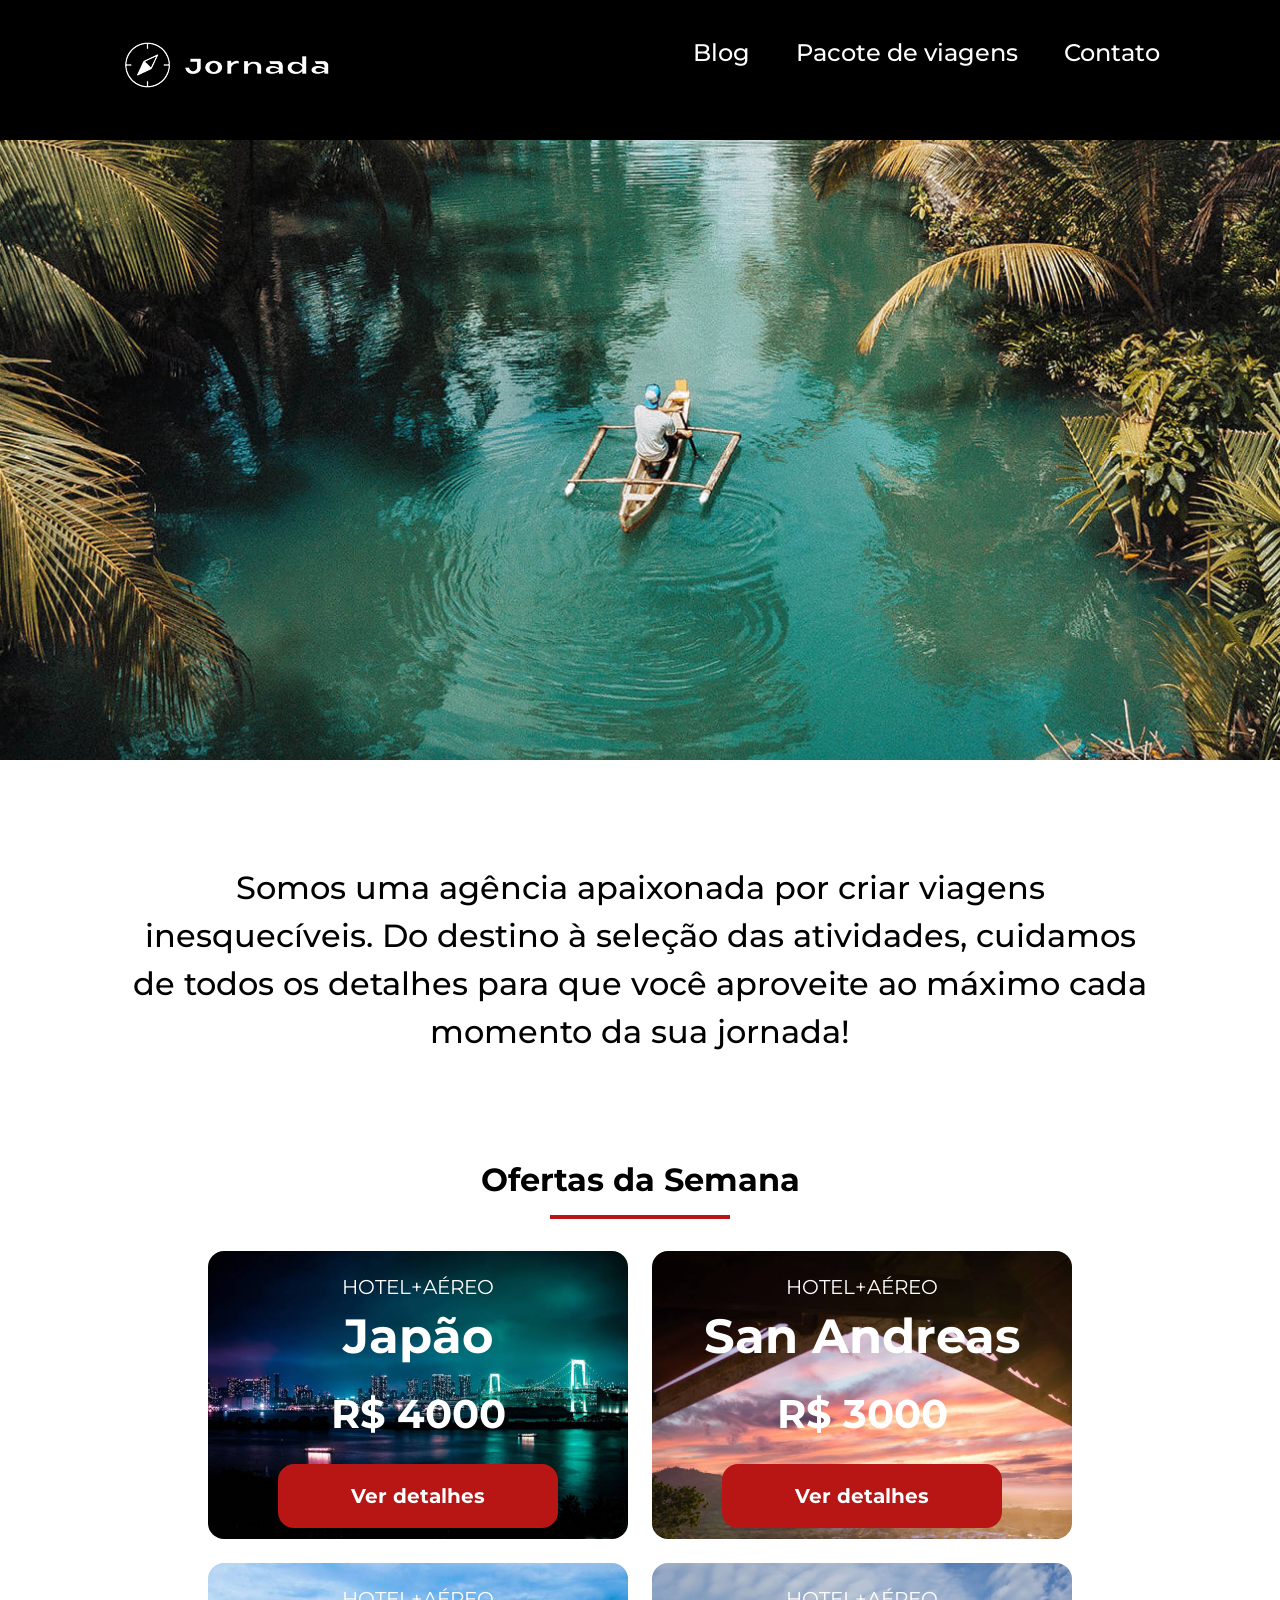
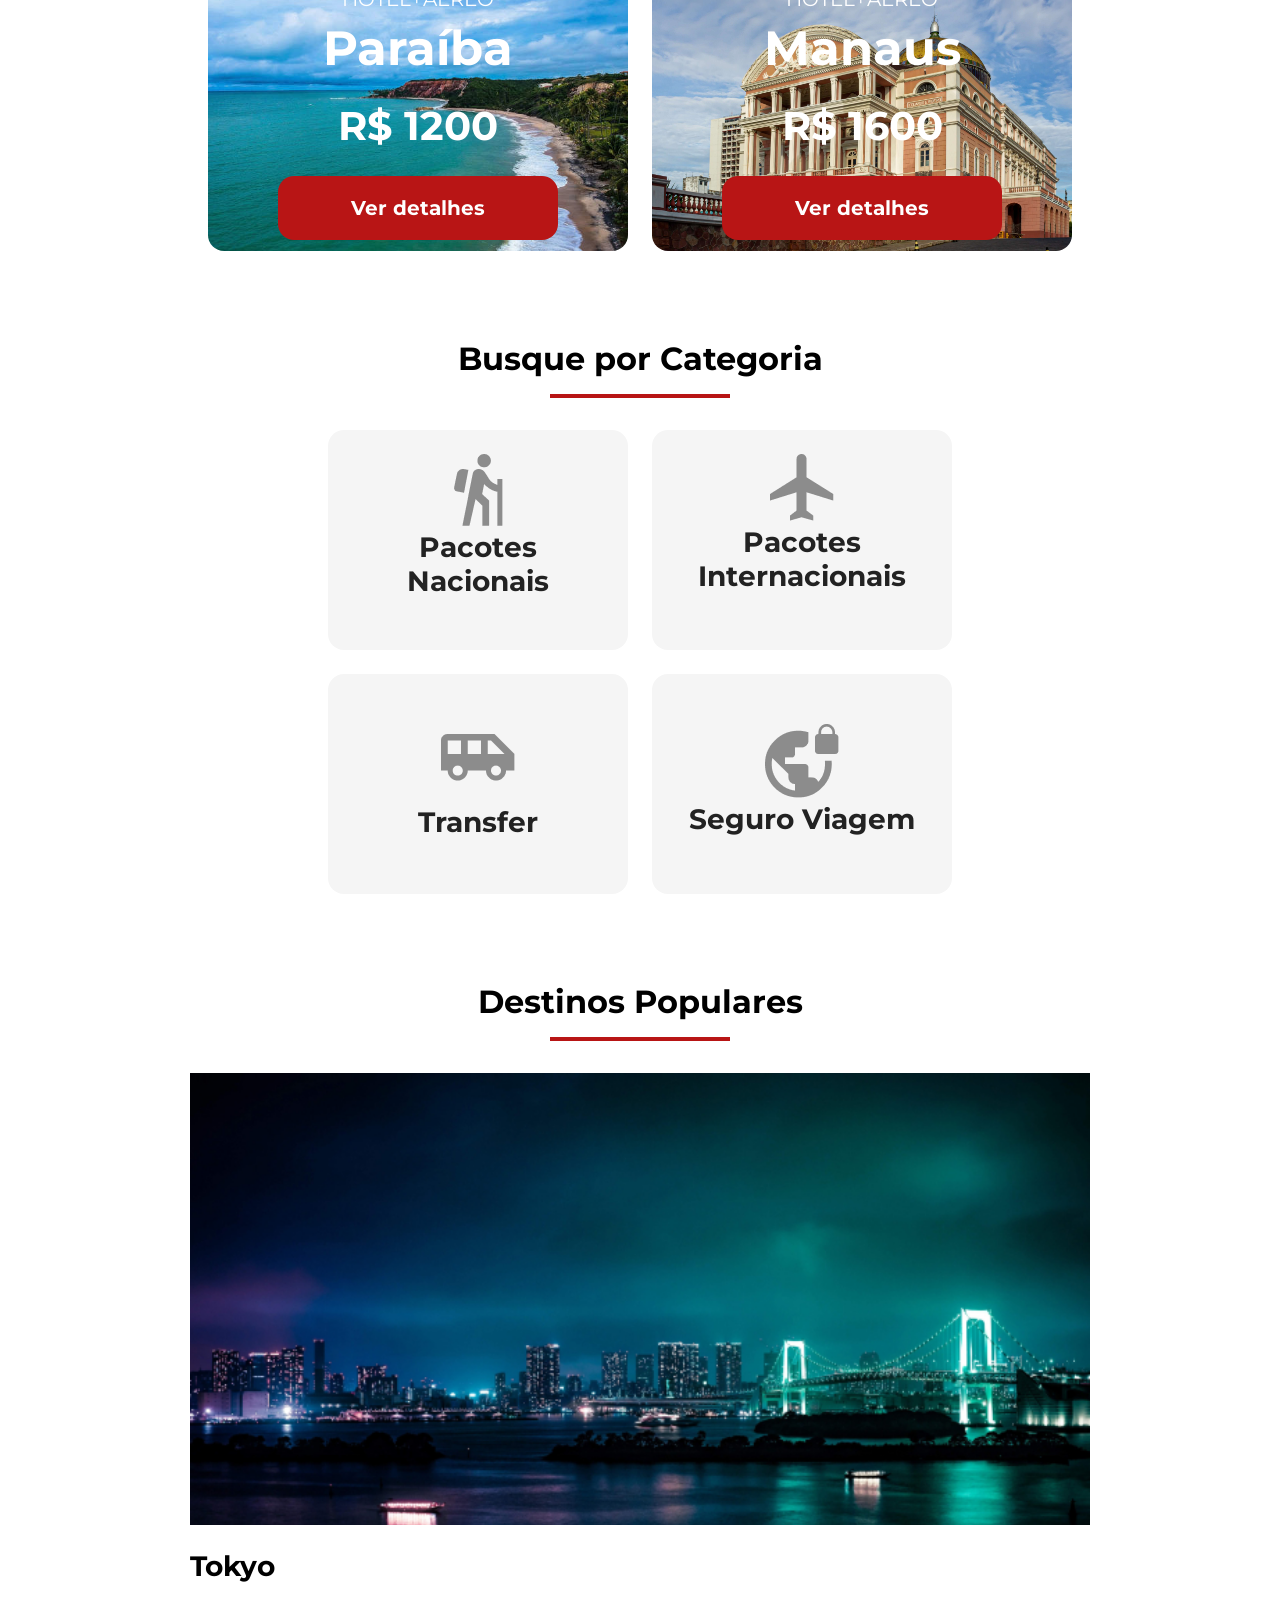
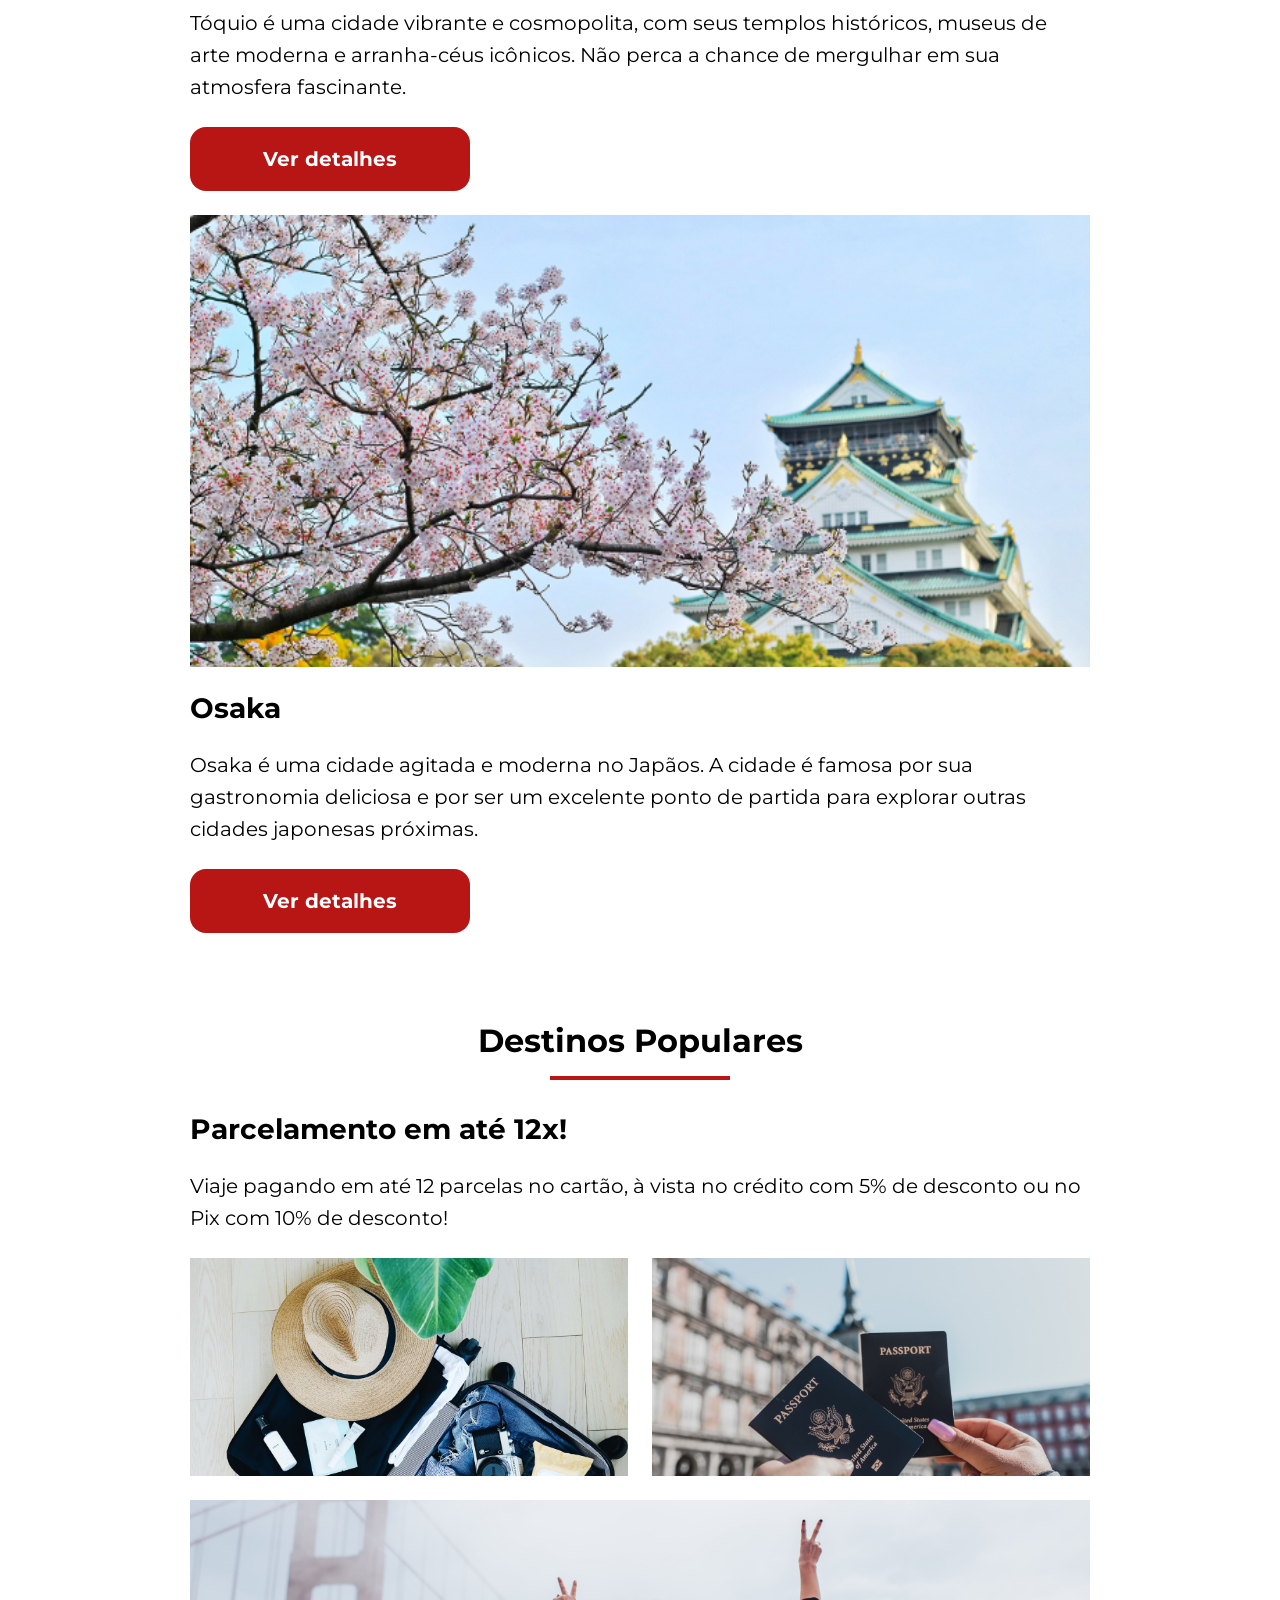
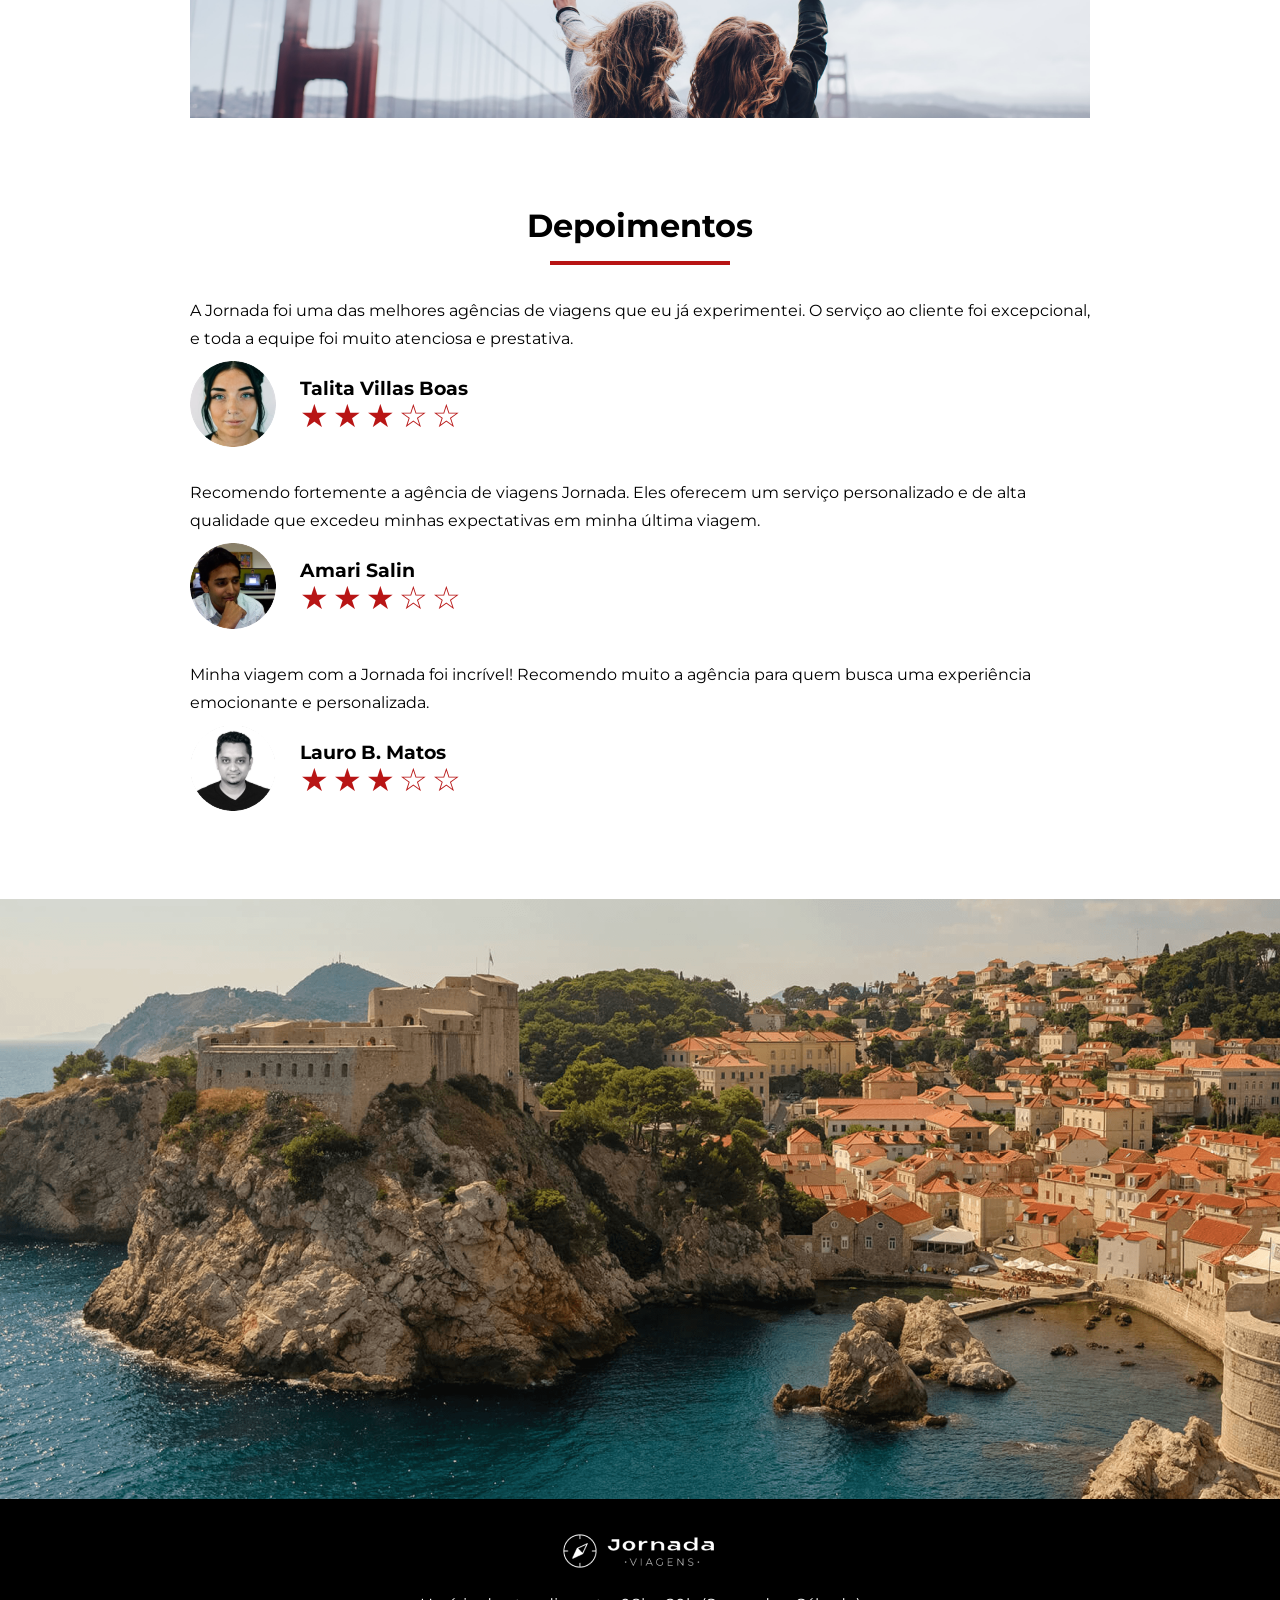
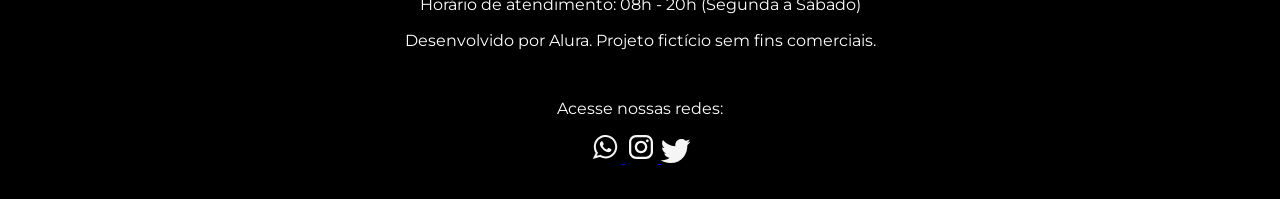
==== index.html @ d974e041 "Adiciona melhorias de acessibilidade" ====
<!doctype html>
<html lang="pt-br">
  <head>
    <meta charset="UTF-8" />
    <meta name="viewport" content="width=device-width, initial-scale=1.0" />
    <link rel="stylesheet" href="css/style.css" />
    <title>Jornana Viajens</title>
  </head>
  <body>
    <header class="main-header">
      <a class="logo" href="index.html" title="volta para pagina inicial">
        <img class="img-mobile" src="img/bussola-jornada-branco.png" alt="Bussola do logo jornada viajens na cor branco"/>
        <img class="img-desktop" src="img/bussola-texto-jornada-branco.png" alt="Bussola do logo jornada viagens na cor branco">
      </a>
      <div class="navigation-menu">
        <label for="menu">
          <img src="img/menu.png" alt="Logo menu" />
        </label>
        <input type="checkbox" id="menu" hidden/>
        <nav>
          <ul class="list">
            <li class="list-item"><a class="list-item-links" href="blog.html" target="_blank" title="Acessar Blog">Blog</a></li>
            <li class="list-item"><a class="list-item-links" href="pacotes.html" target="_blank" title="Acessar Pacotes de viajens">Pacote de viagens</a></li>
            <li class="list-item"><a class="list-item-links" href="contato.html" target="_blank" title="Acessar contato">Contato</a></li>
          </ul>
        </nav>
      </div>
    </header>
    <main>
      <section class="hero">
        <div class="hero-img"></div>
        <h2>Somos uma agência apaixonada por criar viagens inesquecíveis. Do destino à seleção das atividades, cuidamos de todos os detalhes para que você aproveite ao máximo cada momento da sua jornada!</h2>
      </section>

      <section class="offers">
        <div class="section-title">
          <h2>Ofertas da Semana</h2>
          <hr>
        </div>

        <div class="offers-cards">
          <article class="card japao">
            <header>
              <p>HOTEL+AÉREO</p>
              <h3>Japão <br>
                <span> R$ 4000</span>
              </h3>   
            </header>
            <footer>
              <a href="#" class="button">Ver detalhes</a>
            </footer>
          </article>
        
          <article class="card san-andreas">
            <header>
              <p>HOTEL+AÉREO</p>
              <h3>San Andreas<br>
                <span>R$ 3000</span>
              </h3>   
            </header>
            <footer>
              <a href="#" class="button">Ver detalhes</a>
            </footer>
          </article>
      
          <article class="card paraiba">
            <header>
              <p>HOTEL+AÉREO</p>
              <h3>Paraíba<br>
                <span>R$ 1200</span>
              </h3>   
            </header>
            <footer>
              <a href="#" class="button">Ver detalhes</a>
            </footer>
          </article>
      
          <article class="card manaus">
            <header>
              <p>HOTEL+AÉREO</p>
              <h3>Manaus<br>
                <span>R$ 1600</span>
              </h3>   
            </header>
            <footer>
              <a href="#" class="button">Ver detalhes</a>
            </footer>
          </article>
        </div>
      </section>

      <section class="categories">
        <div class="section-title">
          <h2>Busque por Categoria</h2>
          <hr>
        </div>
        <div class="categories-cards">
          <a href="#" 
          class="card"
          target="_blank"
          title="Busque pela categorias Pacotes Nacionais" >
            <img 
            src="img/icone-caminhada.png" 
            alt="ícone cinza representando uma pessoa fazendo tracking">
            <h3 class="content-title">Pacotes Nacionais</h3>
          </a>
      
        
          <a href="#" 
          class="card"
          target="_blank"
          title="Busque pela categorias Pacotes Internacionais" >
            <img 
            src="img/icone-aviao.png" 
            alt="Ícone cinza representando um airplane ">
            <h3 class="content-title">Pacotes Internacionais</h3>
          </a>
        
          <a href="#" 
          class="card single-line transfer"
          target="_blank"
          title="Busque pela categorias Transfer" >
            <img 
            src="img/icone-onibus.png" 
            alt="Ícone cinza representando um bus">
            <h3 class="content-title">Transfer</h3>
          </a>

          <a href="#" 
          class="card single-line"
          target="_blank"
          title="Busque pela categorias Seguros Viagens" >
            <img 
            src="img/icone-planeta.png" 
            alt="Ícone cinza representando o globe">
            <h3 class="content-title">Seguro Viagem</h3>
          </a>
        </div>
      </section>

      <section class="destinations">
        <div class="section-title">
          <h2>Destinos Populares</h2>
          <hr>
        </div>
        <div class="destination-items">
          <article class="item tokio">
            <header>
              <div class="img-item"></div>
              <h3 class="content-title">Tokyo</h3>
            </header>
            <p class="content-text">Tóquio é uma cidade vibrante e cosmopolita, com seus templos históricos, museus de arte moderna e arranha-céus icônicos. Não perca a chance de mergulhar em sua atmosfera fascinante.</p>
            <footer>
              <a 
              href="#" 
              class="button"
              target="_blank"
              title="Veja mais detalhes do destuno Tokio ">Ver detalhes</a>
            </footer>
          </article>
        
          <article class="item osaka">
            <header>
              <div class="img-item"></div>
              <h3 class="content-title">Osaka</h3>
            </header>
            <p class="content-text">Osaka é uma cidade agitada e moderna no Japãos. A cidade é famosa por sua gastronomia deliciosa e por ser um excelente ponto de partida para explorar outras cidades japonesas próximas.</p>
            <footer>
              <a 
              href="#" 
              class="button"
              target="_blank"
              title="Veja mais detalhes do destino Osaka">Ver detalhes</a>
            </footer>
          </article>
        </div>
      </section>
      
      <section class="payments">
        <div class="section-title">
          <h2>Destinos Populares</h2>
          <hr>
        </div>
        <div class="content-container">
          <div class="text-contet">
            <h3 class="content-title">Parcelamento em até 12x!</h3>
            <p class="content-text">Viaje pagando em até 12 parcelas no cartão, à vista no crédito com 5% de desconto ou no Pix com 10% de desconto! </p>
          </div>
          <div class="image-gallery">
            <div class="image first"></div>
            <div class="image second"></div>
            <div class="image thirdy colspan-2"></div>
          </div>
        </div>
      </section>
      <section class="testimonials">
        <div class="section-title">
          <h2>Depoimentos</h2>
          <hr>
        </div>
        <div class="testimonial-container">
          <article>
            <header>
              <p>A Jornada foi uma das melhores agências de viagens que eu já experimentei. O serviço ao cliente foi excepcional, e toda a equipe foi muito atenciosa e prestativa.</p>
            </header>
            <footer>
              <img  src="img/avatar-talita.png" alt="Imagem de perfil da cliente Talita Vilas Boas">
              <div class="profile-content">
                <h3>Talita Villas Boas</h3>
                <div class="rating">
                  <span class="star">★</span>
                  <span class="star">★</span>
                  <span class="star">★</span>
                  <span class="star">☆</span>
                  <span class="star">☆</span>
                </div>
              </div>
            </footer>
          </article>

          <article>
            <header>
              <p>Recomendo fortemente a agência de viagens Jornada. Eles oferecem um serviço personalizado e de alta qualidade que excedeu minhas expectativas em minha última viagem.</p>
            </header>
            <footer class="testimonial-rodape">
              <img class="testimonial-image" src="img/avatar-amari.png" alt="Imagem de perfil da cliente Talita Vilas Boas">
              <div class="profile-content">
                <h3>Amari Salin</h3>
                <div class="rating">
                  <span class="star">★</span>
                  <span class="star">★</span>
                  <span class="star">★</span>
                  <span class="star">☆</span>
                  <span class="star">☆</span>
                </div>
              </div>
            </footer>
          </article>
          <article>
            <header>
              <p>Minha viagem com a Jornada foi incrível! Recomendo muito a agência para quem busca uma experiência emocionante e personalizada.</p>
            </header>
            <footer class="testimonial-rodape">
              <img class="testimonial-image" src="img/avatar-lauro.png" alt="Imagem de perfil da cliente Talita Vilas Boas">
              <div class="profile-content">
                <h3>Lauro B. Matos</h3>
                <div class="rating">
                  <span class="star">★</span>
                  <span class="star">★</span>
                  <span class="star">★</span>
                  <span class="star">☆</span>
                  <span class="star">☆</span>
                </div>
              </div>
            </footer>
          </article>
        </div>
      </section>

      <section class="bottom-hero">
        <div class="hero-img"></div>
      </section>
    </main>
    <footer class="main-footer">
      <div class="footer-content">
        <img src="img/Logo-footer.png" alt="Logo completo Jornada Viagens">
        <p>Horário de atendimento: 08h - 20h (Segunda a Sábado)</p>
        <p>Desenvolvido por Alura. Projeto fictício sem fins comerciais.</p>
      </div>
      <div class="footer-social">
        <p>Acesse nossas redes:</p>
         <a href="#" target="_blank" title="Entre em contato através do whatsapp">
          <img src="img/icone-Whatsapp.svg" 
          alt="icone do whatsapp
          na cor branca  ">
        </a>
        <a href="#" target="_blank" title="Acesse o Instagram do Jornada Viagens">
          <img 
          src="img/icone-Instragam.svg" 
          alt="icone do instagram na cor branca">
        </a>
         <a href="#" target="_blank" title="acesse o Twitter do Jornada Viajens">
          <img 
          src="img/icone-twitter.svg" 
          alt="icone do Twitter na cor branca">
        </a>
      </div>
    </footer>
  </body>
</html>
---- css/style.css ----
@import url(global.css);
@import url(header.css);
@import url(hero.css);
@import url(offers.css);
@import url(categorias.css);
@import url(destination.css);
@import url(payments.css);
@import url(testimonials.css);
@import url(mainfoooter.css);


* {
    padding: 0;
    margin: 0;
    box-sizing: border-box;
}
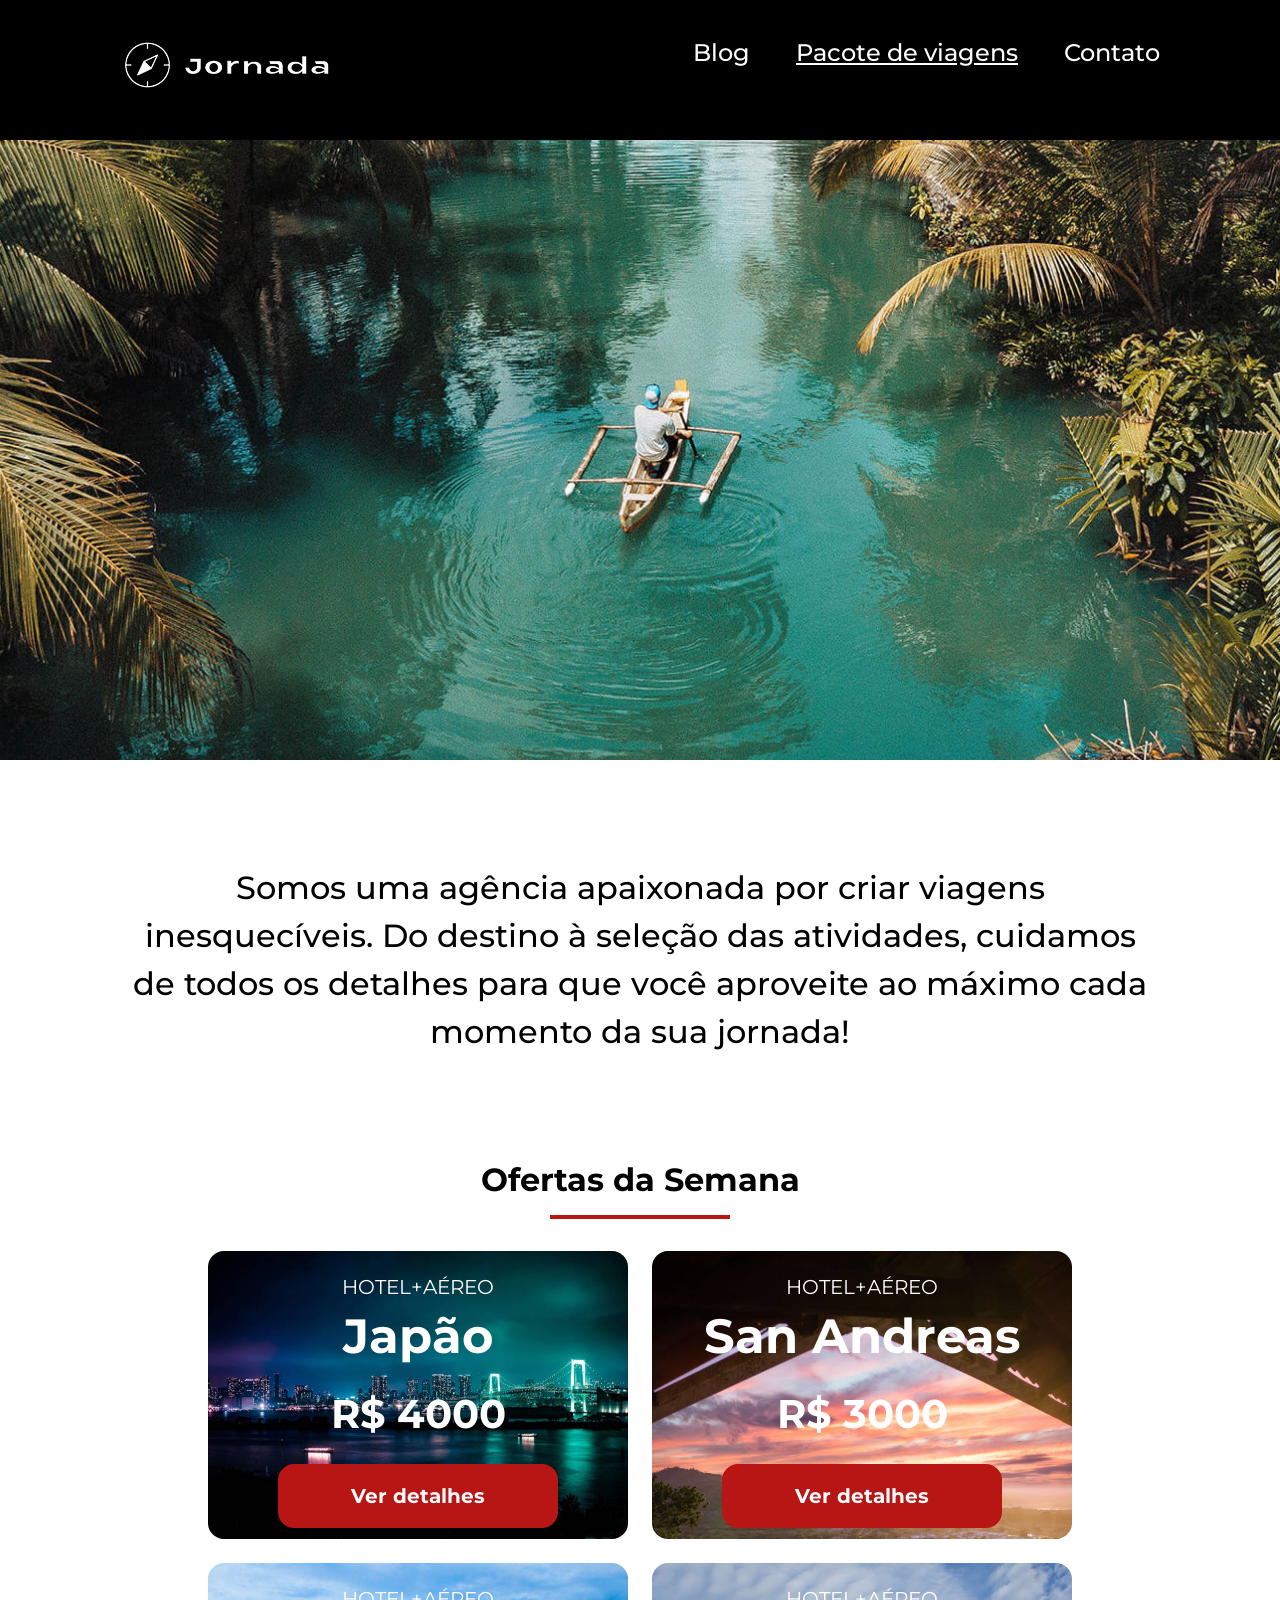
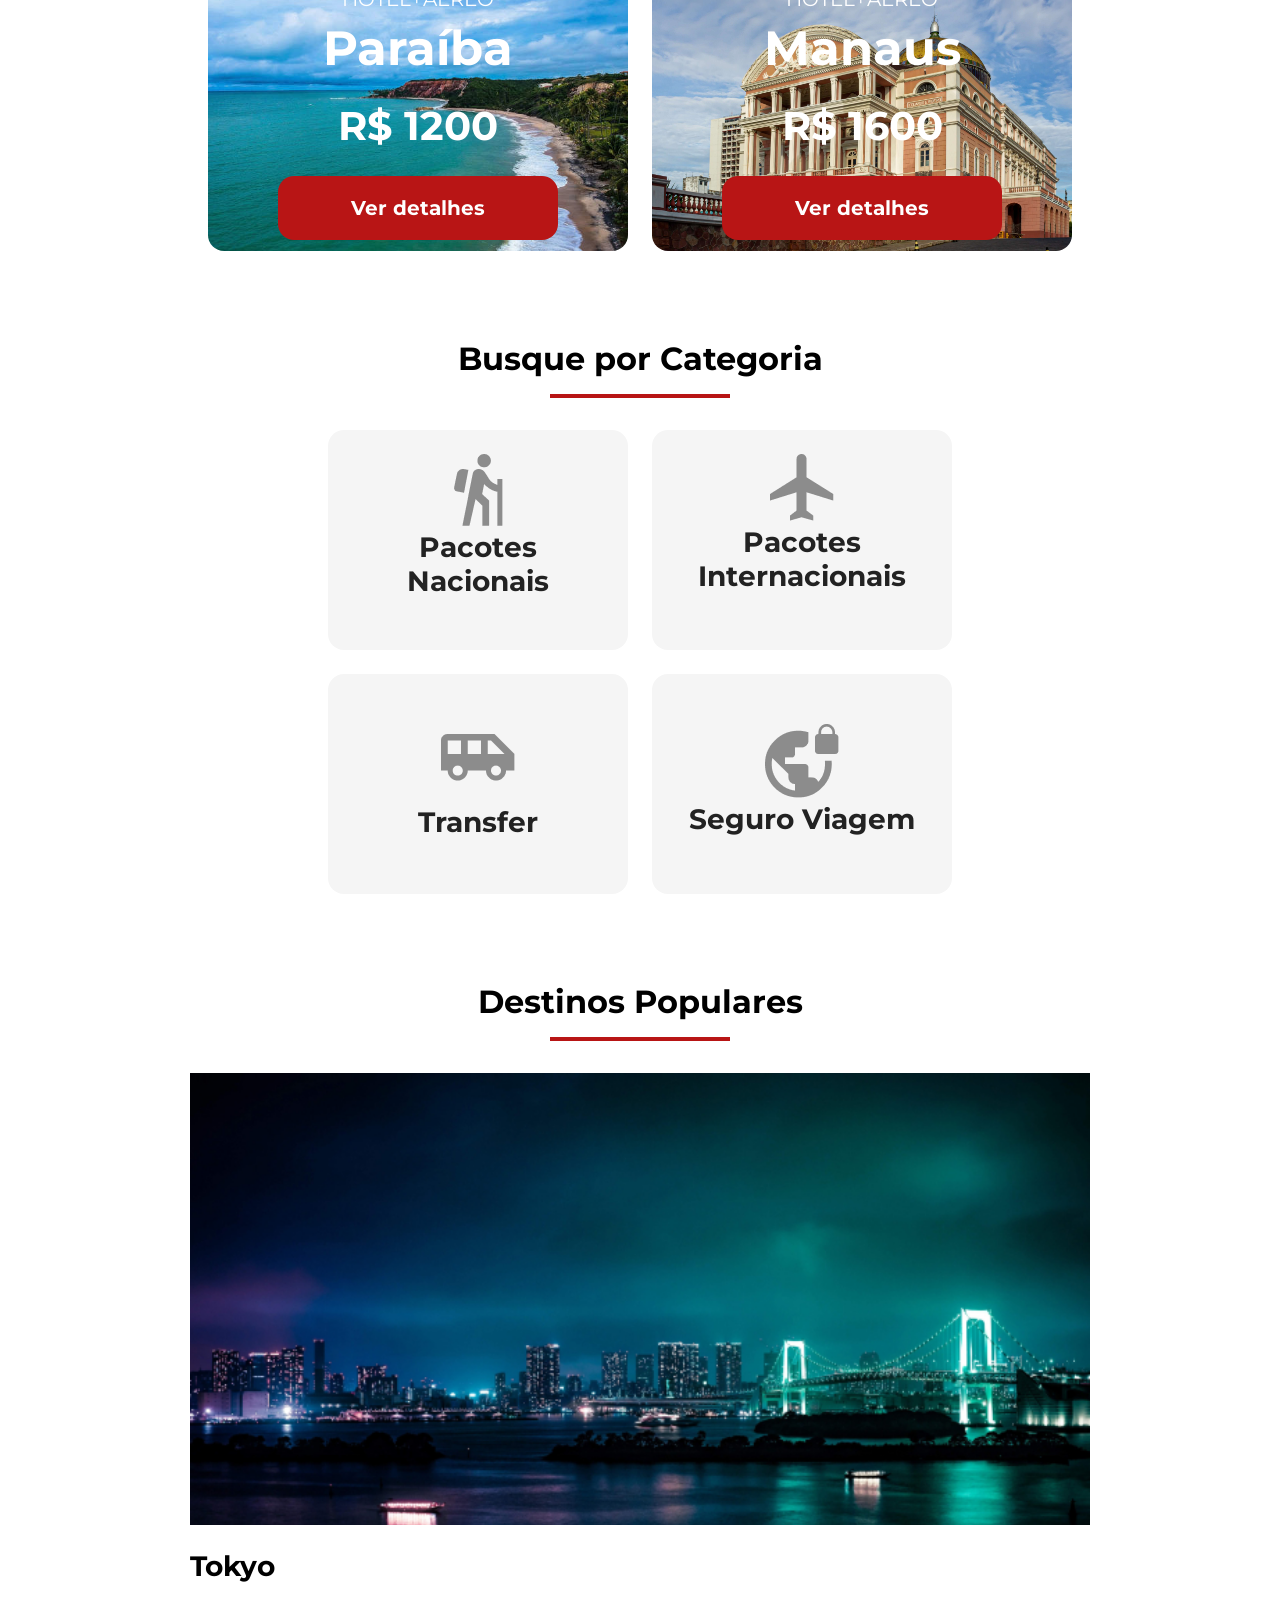
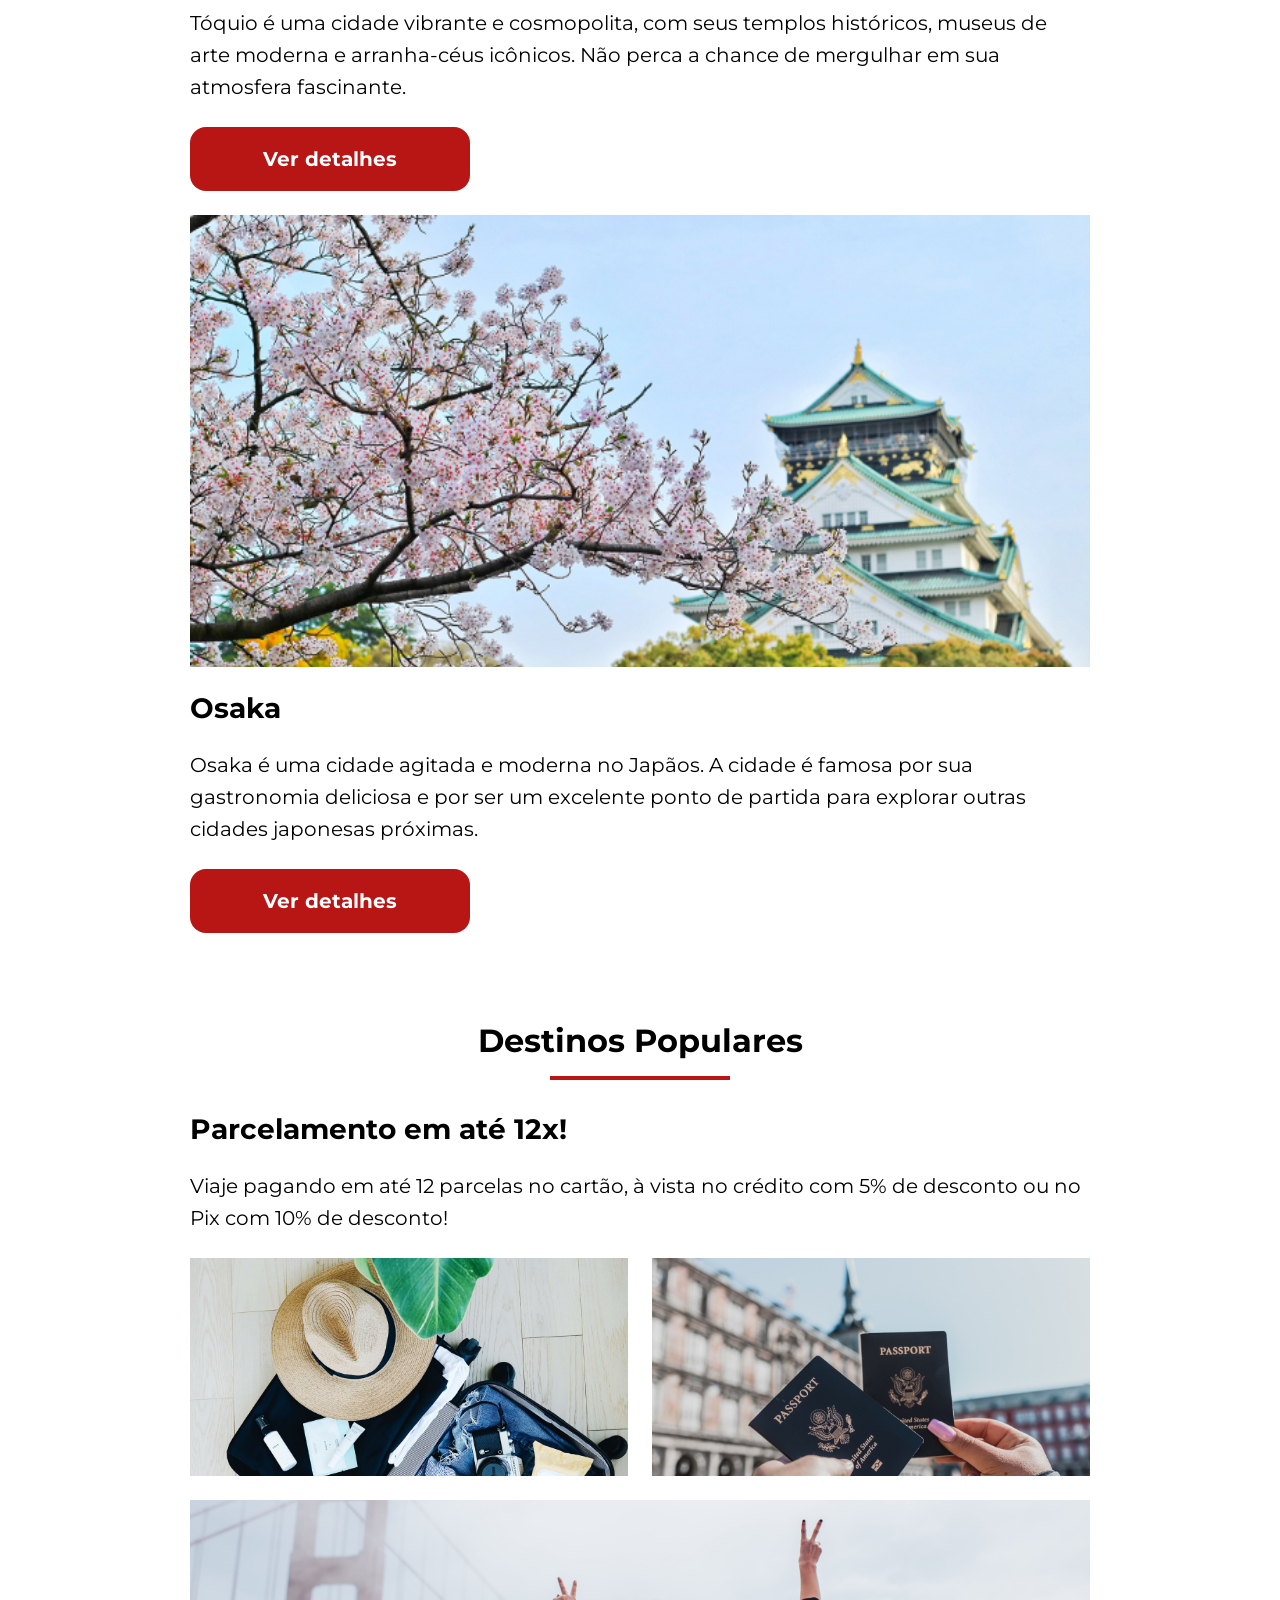
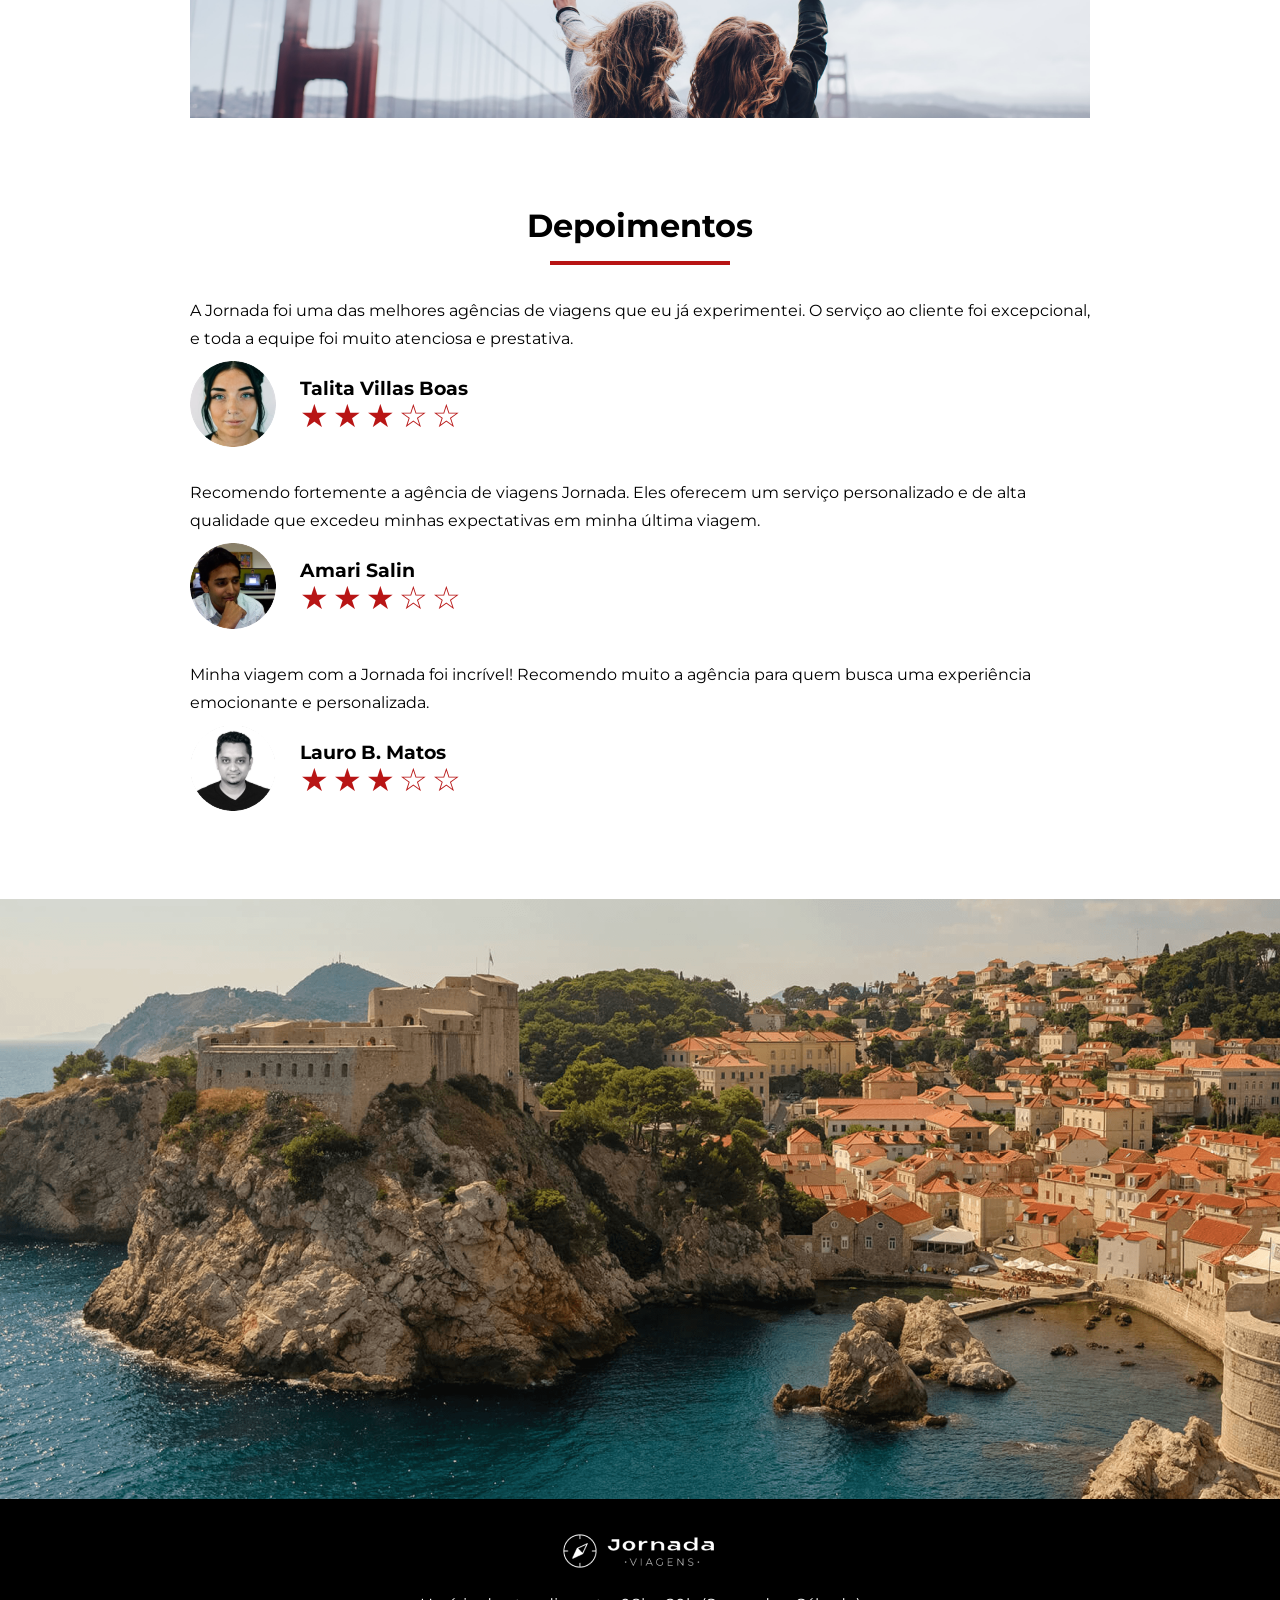
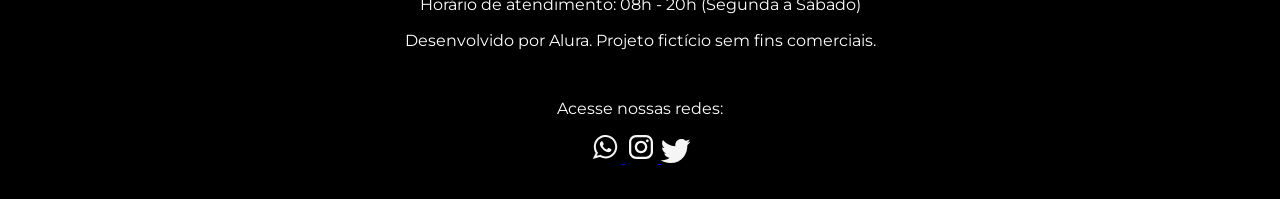
==== commit 62001c2d: "Cria pagina pacotes de viagens" ====
--- a/index.html
+++ b/index.html
@@ -3,25 +3,66 @@
   <head>
     <meta charset="UTF-8" />
     <meta name="viewport" content="width=device-width, initial-scale=1.0" />
+
+    <meta name="description" content="Jornada Viagens, uma agência apaixonada por criar viagens inesquecíveis">
+    <meta name="og:tilte" content="Jornada Viagens">
+    <meta name="og:description" content="Jornada Viagens, uma agência apaixonada por criar viagens inesquecíveis">
+    <meta name="og:image" content="https://robsonsoaresid.github.io/jornada-viagens/img/Logo-footer.png">
+    <meta name="og:type" content="website">
+    <meta name="og:ulr" content="https://robsonsoaresid.github.io/jornada-viagens/">
+
     <link rel="stylesheet" href="css/style.css" />
-    <title>Jornana Viajens</title>
+    <link rel=" icon" href="img/favico.svg" type="xml/svg" />
+    <title>Jornada Viajens</title>
   </head>
   <body>
     <header class="main-header">
       <a class="logo" href="index.html" title="volta para pagina inicial">
-        <img class="img-mobile" src="img/bussola-jornada-branco.png" alt="Bussola do logo jornada viajens na cor branco"/>
-        <img class="img-desktop" src="img/bussola-texto-jornada-branco.png" alt="Bussola do logo jornada viagens na cor branco">
+        <img
+          class="img-mobile"
+          src="img/bussola-jornada-branco.png"
+          alt="Bussola do logo jornada viajens na cor branco"
+        />
+        <img
+          class="img-desktop"
+          src="img/bussola-texto-jornada-branco.png"
+          alt="Bussola do logo jornada viagens na cor branco"
+        />
       </a>
       <div class="navigation-menu">
         <label for="menu">
           <img src="img/menu.png" alt="Logo menu" />
         </label>
-        <input type="checkbox" id="menu" hidden/>
+        <input type="checkbox" id="menu" hidden />
         <nav>
           <ul class="list">
-            <li class="list-item"><a class="list-item-links" href="blog.html" target="_blank" title="Acessar Blog">Blog</a></li>
-            <li class="list-item"><a class="list-item-links" href="pacotes.html" target="_blank" title="Acessar Pacotes de viajens">Pacote de viagens</a></li>
-            <li class="list-item"><a class="list-item-links" href="contato.html" target="_blank" title="Acessar contato">Contato</a></li>
+            <li class="list-item">
+              <a
+                class="list-item-links"
+                href="blog.html"
+                target="_blank"
+                title="Acessar Blog"
+                >Blog</a
+              >
+            </li>
+            <li class="list-item">
+              <a
+                class="list-item-links active"
+                href="pacotes-de-viagens.html"
+                target="_blank"
+                title="Acessar Pacotes de viajens"
+                >Pacote de viagens</a
+              >
+            </li>
+            <li class="list-item">
+              <a
+                class="list-item-links"
+                href="contato.html"
+                target="_blank"
+                title="Acessar contato"
+                >Contato</a
+              >
+            </li>
           </ul>
         </nav>
       </div>
@@ -29,58 +70,66 @@
     <main>
       <section class="hero">
         <div class="hero-img"></div>
-        <h2>Somos uma agência apaixonada por criar viagens inesquecíveis. Do destino à seleção das atividades, cuidamos de todos os detalhes para que você aproveite ao máximo cada momento da sua jornada!</h2>
+        <h2>
+          Somos uma agência apaixonada por criar viagens inesquecíveis. Do
+          destino à seleção das atividades, cuidamos de todos os detalhes para
+          que você aproveite ao máximo cada momento da sua jornada!
+        </h2>
       </section>
 
       <section class="offers">
         <div class="section-title">
           <h2>Ofertas da Semana</h2>
-          <hr>
+          <hr />
         </div>
 
         <div class="offers-cards">
           <article class="card japao">
             <header>
               <p>HOTEL+AÉREO</p>
-              <h3>Japão <br>
+              <h3>
+                Japão <br />
                 <span> R$ 4000</span>
-              </h3>   
+              </h3>
             </header>
             <footer>
               <a href="#" class="button">Ver detalhes</a>
             </footer>
           </article>
-        
+
           <article class="card san-andreas">
             <header>
               <p>HOTEL+AÉREO</p>
-              <h3>San Andreas<br>
+              <h3>
+                San Andreas<br />
                 <span>R$ 3000</span>
-              </h3>   
+              </h3>
             </header>
             <footer>
               <a href="#" class="button">Ver detalhes</a>
             </footer>
           </article>
-      
+
           <article class="card paraiba">
             <header>
               <p>HOTEL+AÉREO</p>
-              <h3>Paraíba<br>
+              <h3>
+                Paraíba<br />
                 <span>R$ 1200</span>
-              </h3>   
+              </h3>
             </header>
             <footer>
               <a href="#" class="button">Ver detalhes</a>
             </footer>
           </article>
-      
+
           <article class="card manaus">
             <header>
               <p>HOTEL+AÉREO</p>
-              <h3>Manaus<br>
+              <h3>
+                Manaus<br />
                 <span>R$ 1600</span>
-              </h3>   
+              </h3>
             </header>
             <footer>
               <a href="#" class="button">Ver detalhes</a>
@@ -92,47 +141,58 @@
       <section class="categories">
         <div class="section-title">
           <h2>Busque por Categoria</h2>
-          <hr>
+          <hr />
         </div>
         <div class="categories-cards">
-          <a href="#" 
-          class="card"
-          target="_blank"
-          title="Busque pela categorias Pacotes Nacionais" >
-            <img 
-            src="img/icone-caminhada.png" 
-            alt="ícone cinza representando uma pessoa fazendo tracking">
+          <a
+            href="#"
+            class="card"
+            target="_blank"
+            title="Busque pela categorias Pacotes Nacionais"
+          >
+            <img
+              src="img/icone-caminhada.png"
+              alt="ícone cinza representando uma pessoa fazendo tracking"
+            />
             <h3 class="content-title">Pacotes Nacionais</h3>
           </a>
-      
-        
-          <a href="#" 
-          class="card"
-          target="_blank"
-          title="Busque pela categorias Pacotes Internacionais" >
-            <img 
-            src="img/icone-aviao.png" 
-            alt="Ícone cinza representando um airplane ">
+
+          <a
+            href="#"
+            class="card"
+            target="_blank"
+            title="Busque pela categorias Pacotes Internacionais"
+          >
+            <img
+              src="img/icone-aviao.png"
+              alt="Ícone cinza representando um airplane "
+            />
             <h3 class="content-title">Pacotes Internacionais</h3>
           </a>
-        
-          <a href="#" 
-          class="card single-line transfer"
-          target="_blank"
-          title="Busque pela categorias Transfer" >
-            <img 
-            src="img/icone-onibus.png" 
-            alt="Ícone cinza representando um bus">
+
+          <a
+            href="#"
+            class="card single-line transfer"
+            target="_blank"
+            title="Busque pela categorias Transfer"
+          >
+            <img
+              src="img/icone-onibus.png"
+              alt="Ícone cinza representando um bus"
+            />
             <h3 class="content-title">Transfer</h3>
           </a>
 
-          <a href="#" 
-          class="card single-line"
-          target="_blank"
-          title="Busque pela categorias Seguros Viagens" >
-            <img 
-            src="img/icone-planeta.png" 
-            alt="Ícone cinza representando o globe">
+          <a
+            href="#"
+            class="card single-line"
+            target="_blank"
+            title="Busque pela categorias Seguros Viagens"
+          >
+            <img
+              src="img/icone-planeta.png"
+              alt="Ícone cinza representando o globe"
+            />
             <h3 class="content-title">Seguro Viagem</h3>
           </a>
         </div>
@@ -141,7 +201,7 @@
       <section class="destinations">
         <div class="section-title">
           <h2>Destinos Populares</h2>
-          <hr>
+          <hr />
         </div>
         <div class="destination-items">
           <article class="item tokio">
@@ -149,42 +209,57 @@
               <div class="img-item"></div>
               <h3 class="content-title">Tokyo</h3>
             </header>
-            <p class="content-text">Tóquio é uma cidade vibrante e cosmopolita, com seus templos históricos, museus de arte moderna e arranha-céus icônicos. Não perca a chance de mergulhar em sua atmosfera fascinante.</p>
-            <footer>
-              <a 
-              href="#" 
-              class="button"
-              target="_blank"
-              title="Veja mais detalhes do destuno Tokio ">Ver detalhes</a>
-            </footer>
-          </article>
-        
+            <p class="content-text">
+              Tóquio é uma cidade vibrante e cosmopolita, com seus templos
+              históricos, museus de arte moderna e arranha-céus icônicos. Não
+              perca a chance de mergulhar em sua atmosfera fascinante.
+            </p>
+            <footer>
+              <a
+                href="#"
+                class="button"
+                target="_blank"
+                title="Veja mais detalhes do destuno Tokio "
+                >Ver detalhes</a
+              >
+            </footer>
+          </article>
+
           <article class="item osaka">
             <header>
               <div class="img-item"></div>
               <h3 class="content-title">Osaka</h3>
             </header>
-            <p class="content-text">Osaka é uma cidade agitada e moderna no Japãos. A cidade é famosa por sua gastronomia deliciosa e por ser um excelente ponto de partida para explorar outras cidades japonesas próximas.</p>
-            <footer>
-              <a 
-              href="#" 
-              class="button"
-              target="_blank"
-              title="Veja mais detalhes do destino Osaka">Ver detalhes</a>
-            </footer>
-          </article>
-        </div>
-      </section>
-      
+            <p class="content-text">
+              Osaka é uma cidade agitada e moderna no Japãos. A cidade é famosa
+              por sua gastronomia deliciosa e por ser um excelente ponto de
+              partida para explorar outras cidades japonesas próximas.
+            </p>
+            <footer>
+              <a
+                href="#"
+                class="button"
+                target="_blank"
+                title="Veja mais detalhes do destino Osaka"
+                >Ver detalhes</a
+              >
+            </footer>
+          </article>
+        </div>
+      </section>
+
       <section class="payments">
         <div class="section-title">
           <h2>Destinos Populares</h2>
-          <hr>
+          <hr />
         </div>
         <div class="content-container">
           <div class="text-contet">
             <h3 class="content-title">Parcelamento em até 12x!</h3>
-            <p class="content-text">Viaje pagando em até 12 parcelas no cartão, à vista no crédito com 5% de desconto ou no Pix com 10% de desconto! </p>
+            <p class="content-text">
+              Viaje pagando em até 12 parcelas no cartão, à vista no crédito com
+              5% de desconto ou no Pix com 10% de desconto!
+            </p>
           </div>
           <div class="image-gallery">
             <div class="image first"></div>
@@ -196,15 +271,22 @@
       <section class="testimonials">
         <div class="section-title">
           <h2>Depoimentos</h2>
-          <hr>
+          <hr />
         </div>
         <div class="testimonial-container">
           <article>
             <header>
-              <p>A Jornada foi uma das melhores agências de viagens que eu já experimentei. O serviço ao cliente foi excepcional, e toda a equipe foi muito atenciosa e prestativa.</p>
-            </header>
-            <footer>
-              <img  src="img/avatar-talita.png" alt="Imagem de perfil da cliente Talita Vilas Boas">
+              <p>
+                A Jornada foi uma das melhores agências de viagens que eu já
+                experimentei. O serviço ao cliente foi excepcional, e toda a
+                equipe foi muito atenciosa e prestativa.
+              </p>
+            </header>
+            <footer>
+              <img
+                src="img/avatar-talita.png"
+                alt="Imagem de perfil da cliente Talita Vilas Boas"
+              />
               <div class="profile-content">
                 <h3>Talita Villas Boas</h3>
                 <div class="rating">
@@ -220,10 +302,18 @@
 
           <article>
             <header>
-              <p>Recomendo fortemente a agência de viagens Jornada. Eles oferecem um serviço personalizado e de alta qualidade que excedeu minhas expectativas em minha última viagem.</p>
+              <p>
+                Recomendo fortemente a agência de viagens Jornada. Eles oferecem
+                um serviço personalizado e de alta qualidade que excedeu minhas
+                expectativas em minha última viagem.
+              </p>
             </header>
             <footer class="testimonial-rodape">
-              <img class="testimonial-image" src="img/avatar-amari.png" alt="Imagem de perfil da cliente Talita Vilas Boas">
+              <img
+                class="testimonial-image"
+                src="img/avatar-amari.png"
+                alt="Imagem de perfil da cliente Talita Vilas Boas"
+              />
               <div class="profile-content">
                 <h3>Amari Salin</h3>
                 <div class="rating">
@@ -238,10 +328,18 @@
           </article>
           <article>
             <header>
-              <p>Minha viagem com a Jornada foi incrível! Recomendo muito a agência para quem busca uma experiência emocionante e personalizada.</p>
+              <p>
+                Minha viagem com a Jornada foi incrível! Recomendo muito a
+                agência para quem busca uma experiência emocionante e
+                personalizada.
+              </p>
             </header>
             <footer class="testimonial-rodape">
-              <img class="testimonial-image" src="img/avatar-lauro.png" alt="Imagem de perfil da cliente Talita Vilas Boas">
+              <img
+                class="testimonial-image"
+                src="img/avatar-lauro.png"
+                alt="Imagem de perfil da cliente Talita Vilas Boas"
+              />
               <div class="profile-content">
                 <h3>Lauro B. Matos</h3>
                 <div class="rating">
@@ -263,26 +361,38 @@
     </main>
     <footer class="main-footer">
       <div class="footer-content">
-        <img src="img/Logo-footer.png" alt="Logo completo Jornada Viagens">
+        <img src="img/Logo-footer.png" alt="Logo completo Jornada Viagens" />
         <p>Horário de atendimento: 08h - 20h (Segunda a Sábado)</p>
         <p>Desenvolvido por Alura. Projeto fictício sem fins comerciais.</p>
       </div>
       <div class="footer-social">
         <p>Acesse nossas redes:</p>
-         <a href="#" target="_blank" title="Entre em contato através do whatsapp">
-          <img src="img/icone-Whatsapp.svg" 
-          alt="icone do whatsapp
-          na cor branca  ">
+        <a
+          href="#"
+          target="_blank"
+          title="Entre em contato através do whatsapp"
+        >
+          <img
+            src="img/icone-Whatsapp.svg"
+            alt="icone do whatsapp
+          na cor branca  "
+          />
         </a>
-        <a href="#" target="_blank" title="Acesse o Instagram do Jornada Viagens">
-          <img 
-          src="img/icone-Instragam.svg" 
-          alt="icone do instagram na cor branca">
+        <a
+          href="#"
+          target="_blank"
+          title="Acesse o Instagram do Jornada Viagens"
+        >
+          <img
+            src="img/icone-Instragam.svg"
+            alt="icone do instagram na cor branca"
+          />
         </a>
-         <a href="#" target="_blank" title="acesse o Twitter do Jornada Viajens">
-          <img 
-          src="img/icone-twitter.svg" 
-          alt="icone do Twitter na cor branca">
+        <a href="#" target="_blank" title="acesse o Twitter do Jornada Viajens">
+          <img
+            src="img/icone-twitter.svg"
+            alt="icone do Twitter na cor branca"
+          />
         </a>
       </div>
     </footer>
--- a/css/style.css
+++ b/css/style.css
@@ -7,7 +7,7 @@
 @import url(destination.css);
 @import url(payments.css);
 @import url(testimonials.css);
-@import url(mainfoooter.css);
+@import url(mainfooter.css);
 
 
 * {
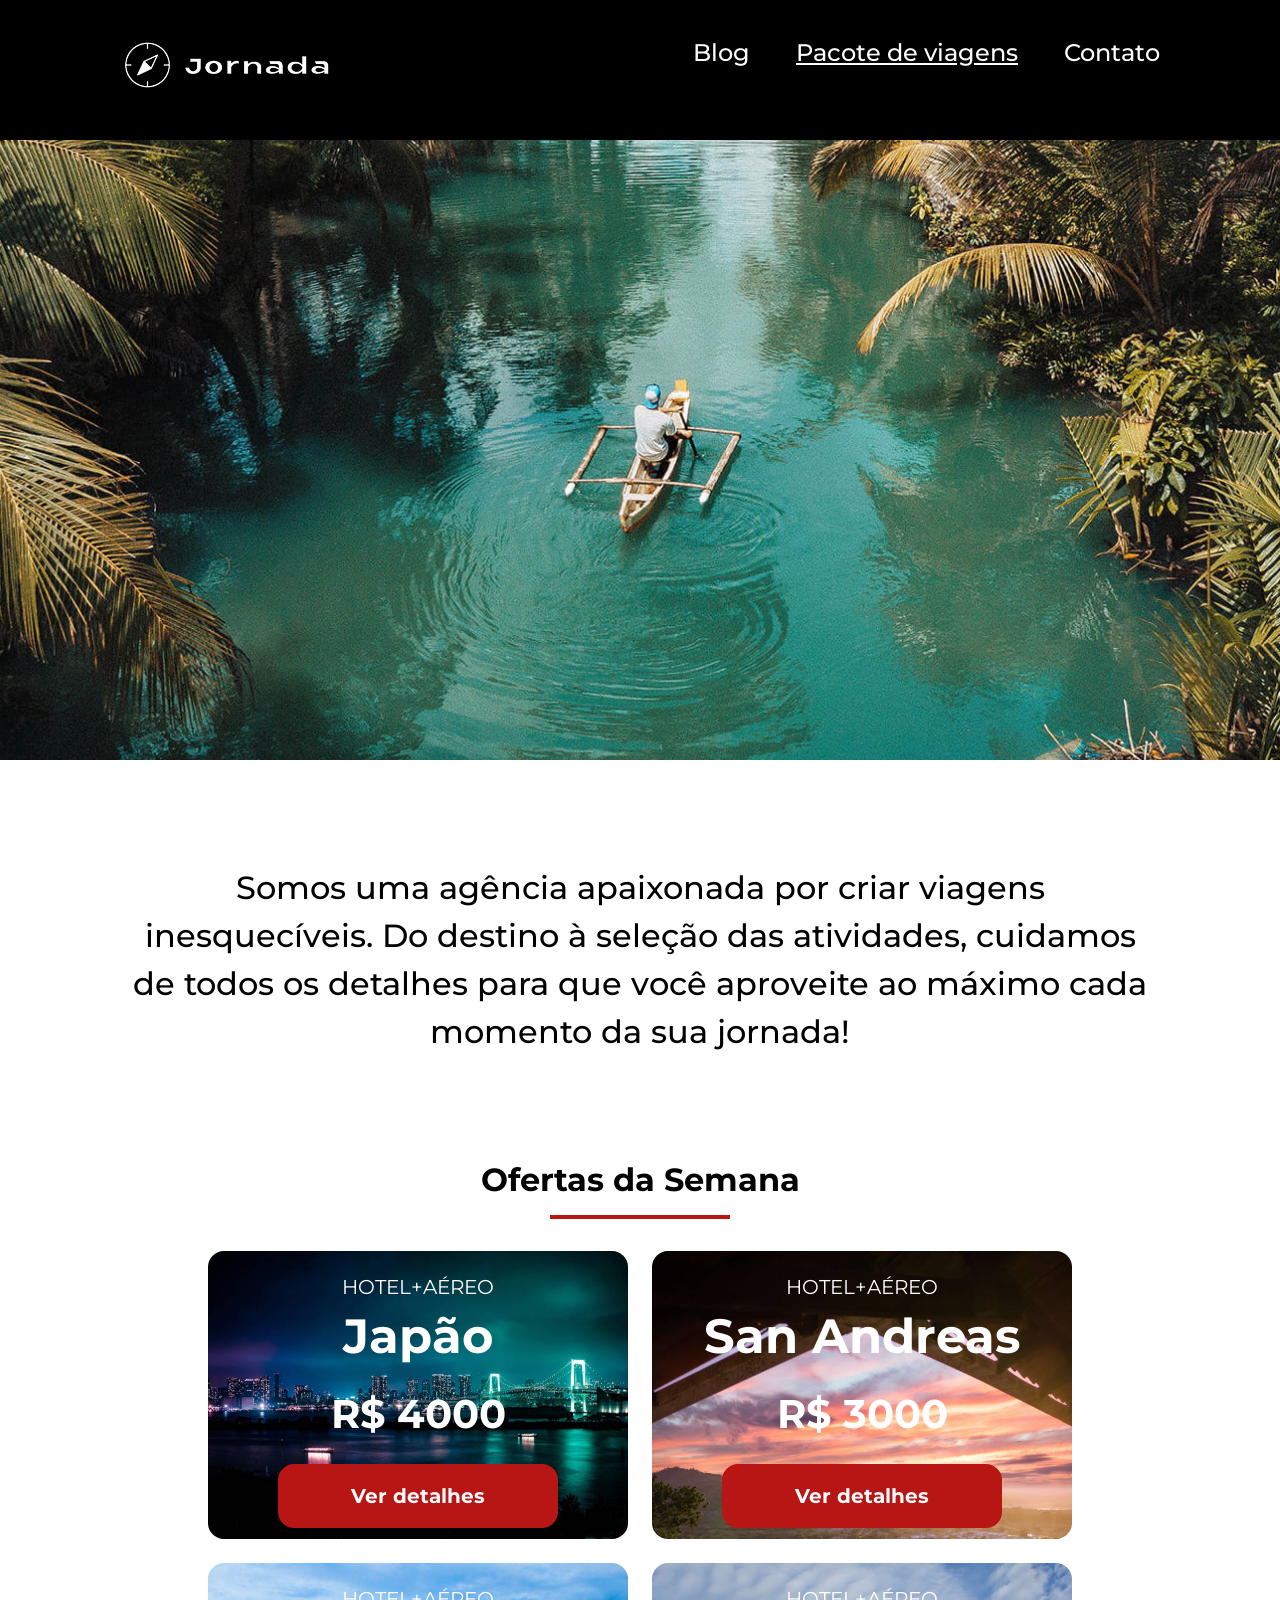
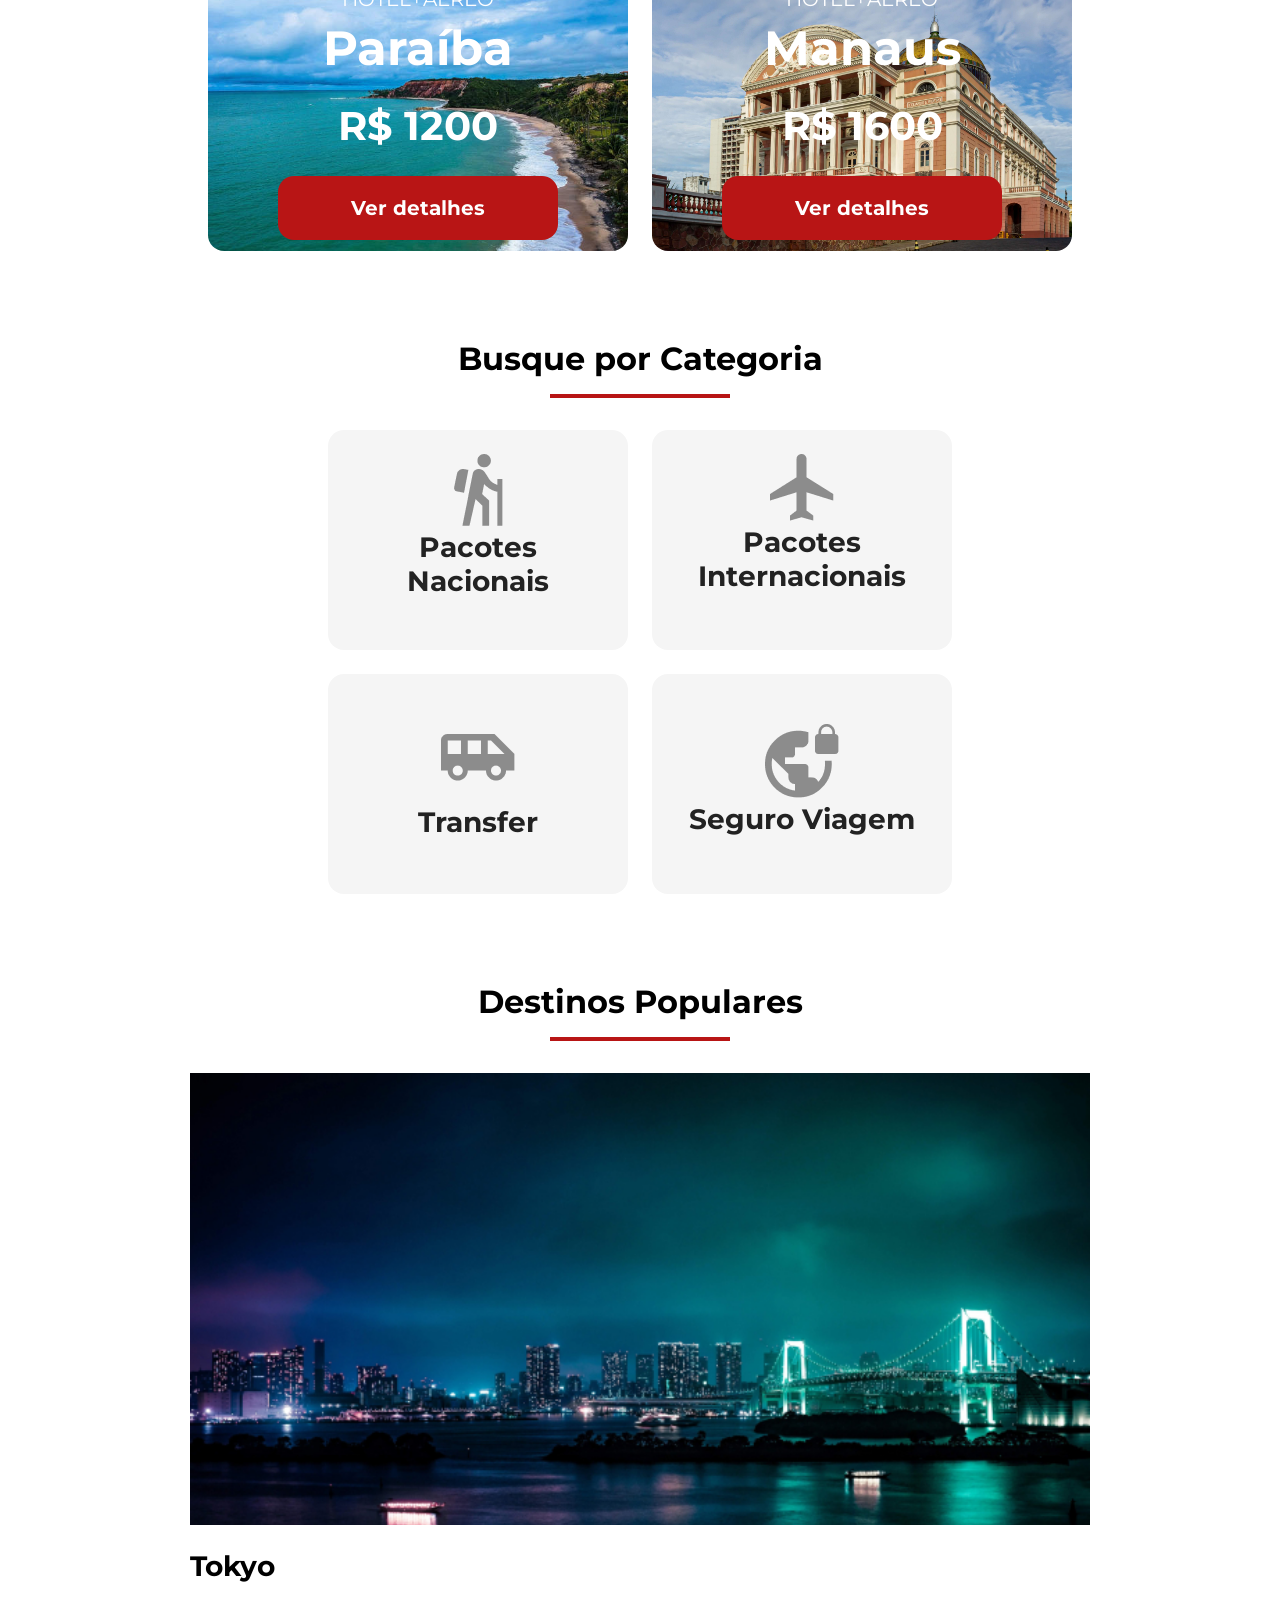
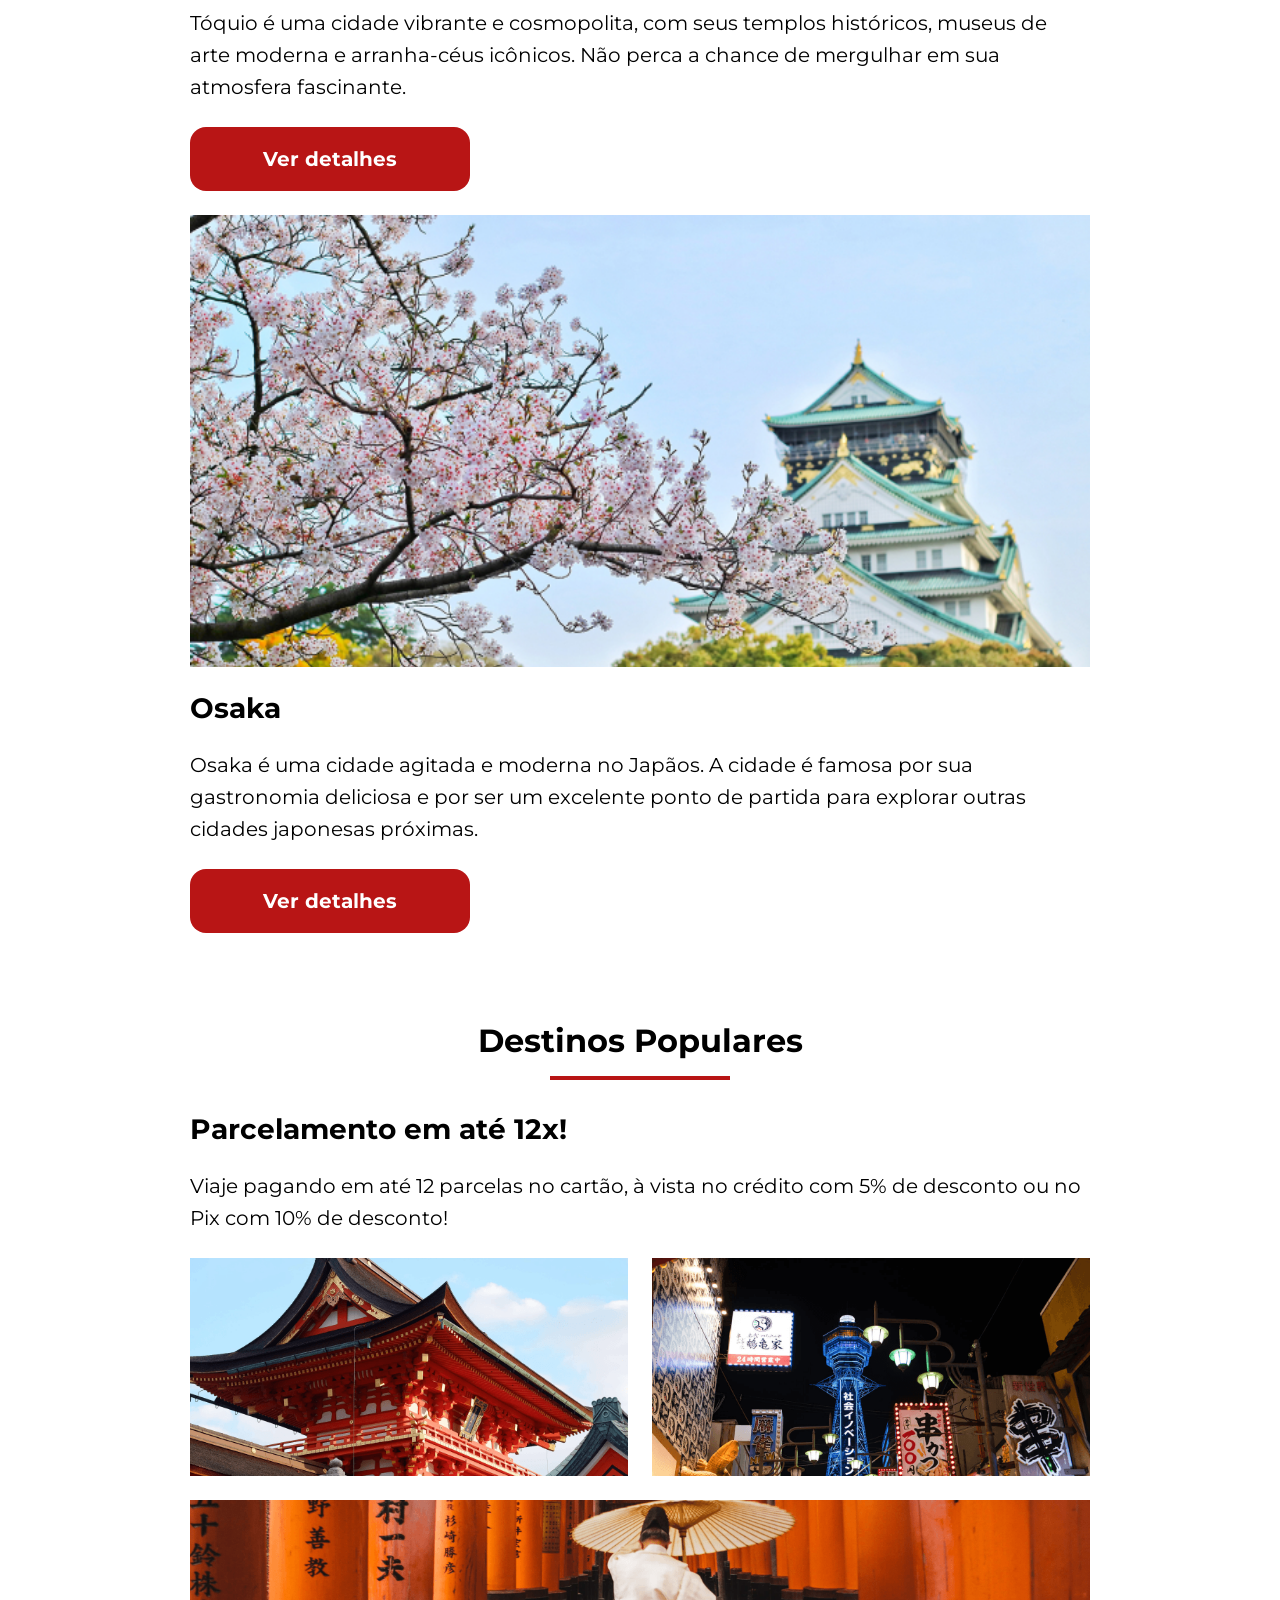
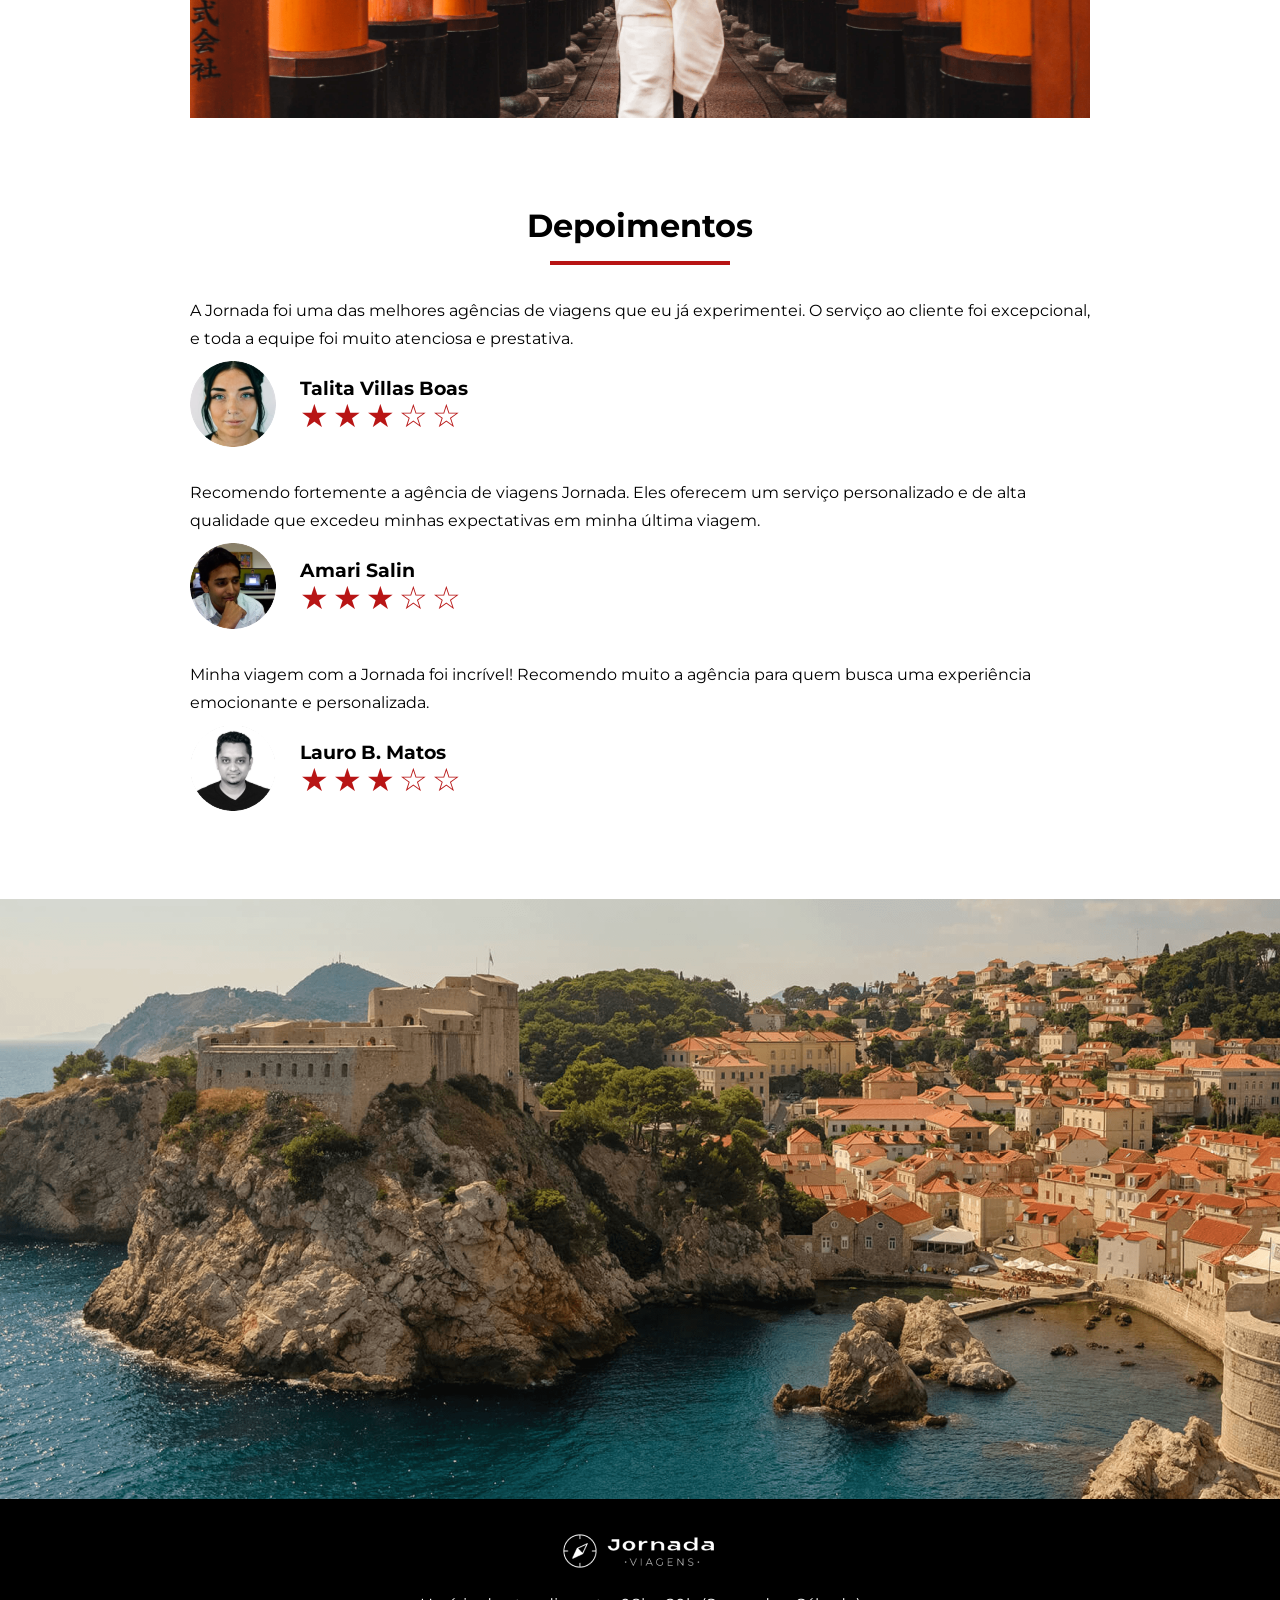
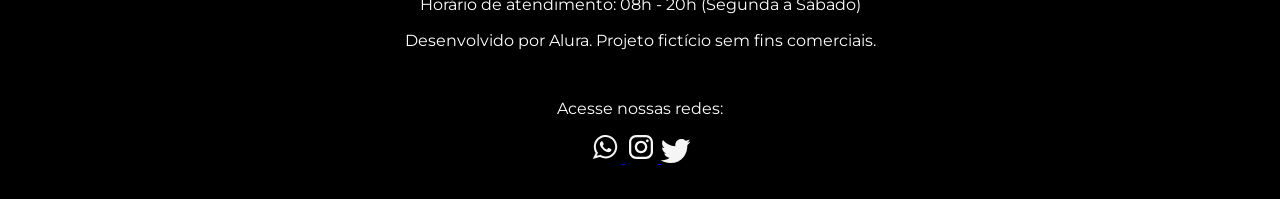
==== commit 2d4f3e56: "Cria medias query do travel packages hero" ====
--- a/index.html
+++ b/index.html
@@ -268,6 +268,7 @@
           </div>
         </div>
       </section>
+      
       <section class="testimonials">
         <div class="section-title">
           <h2>Depoimentos</h2>
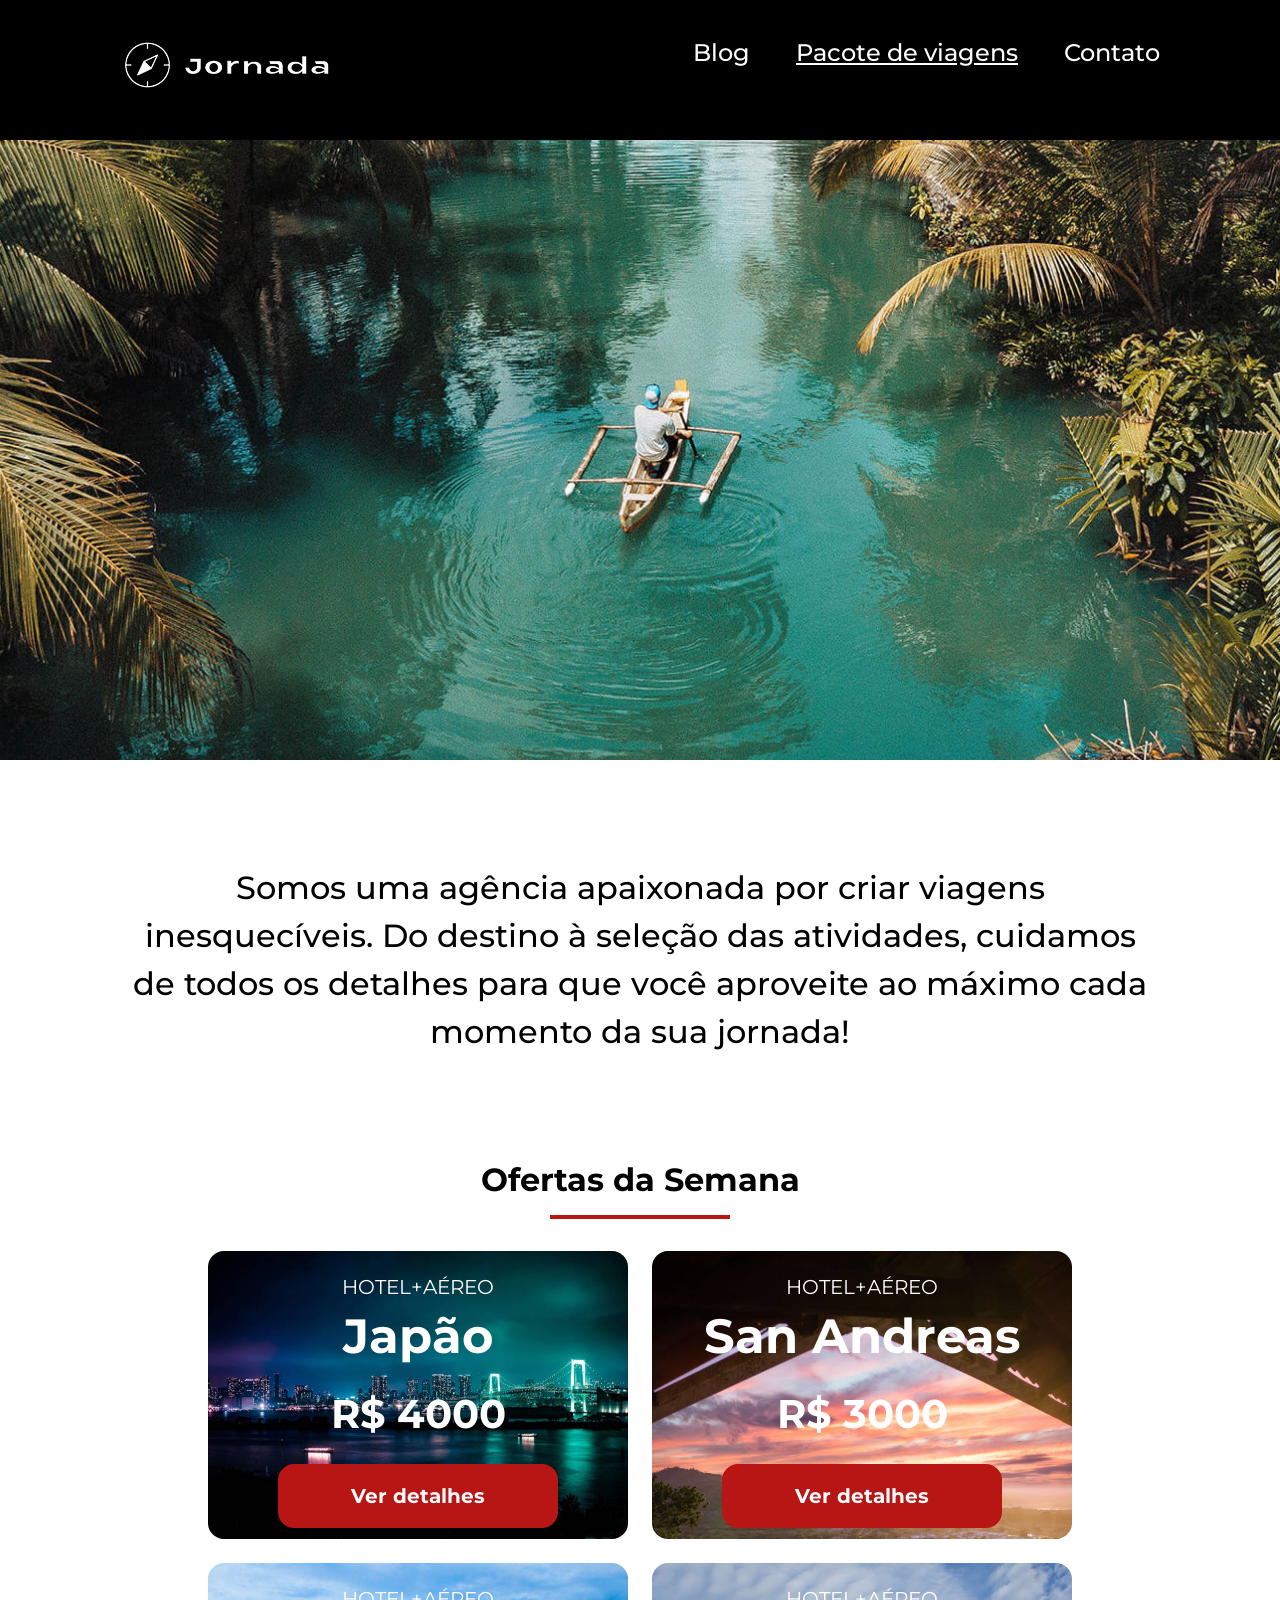
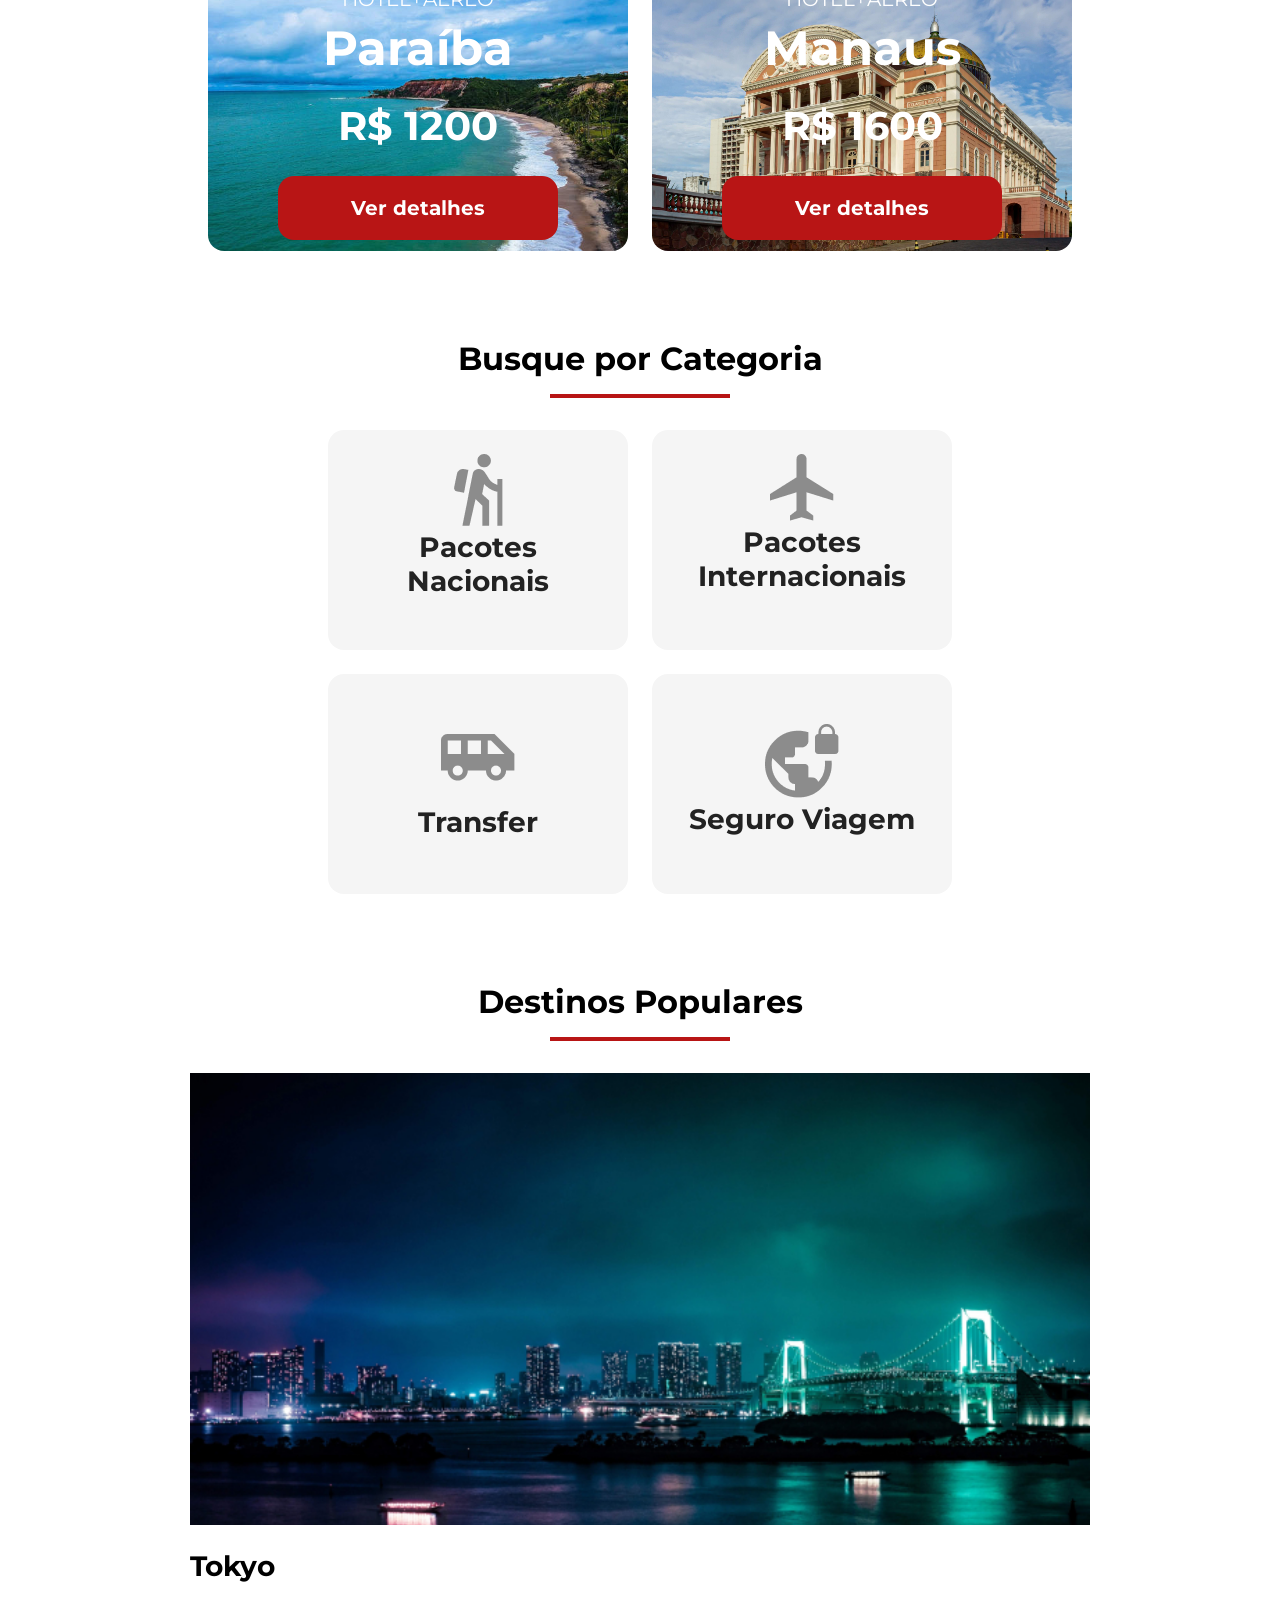
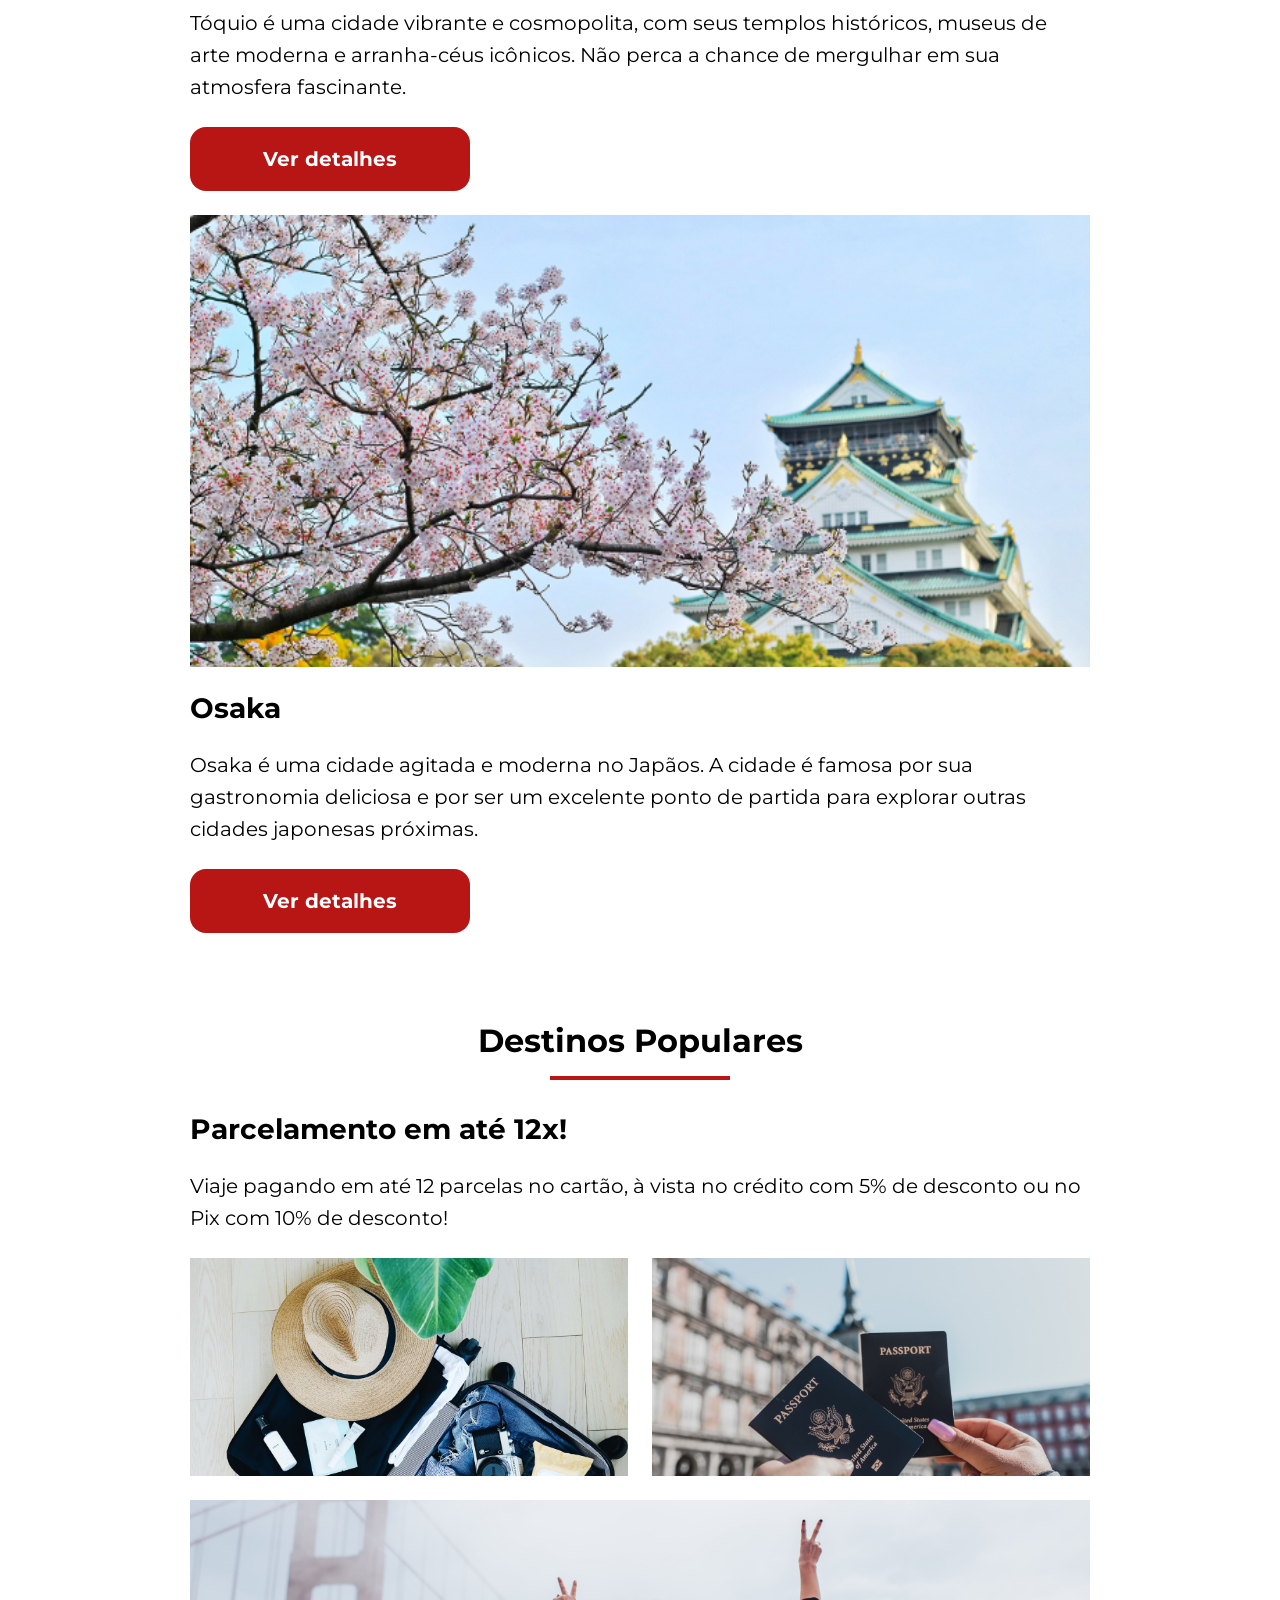
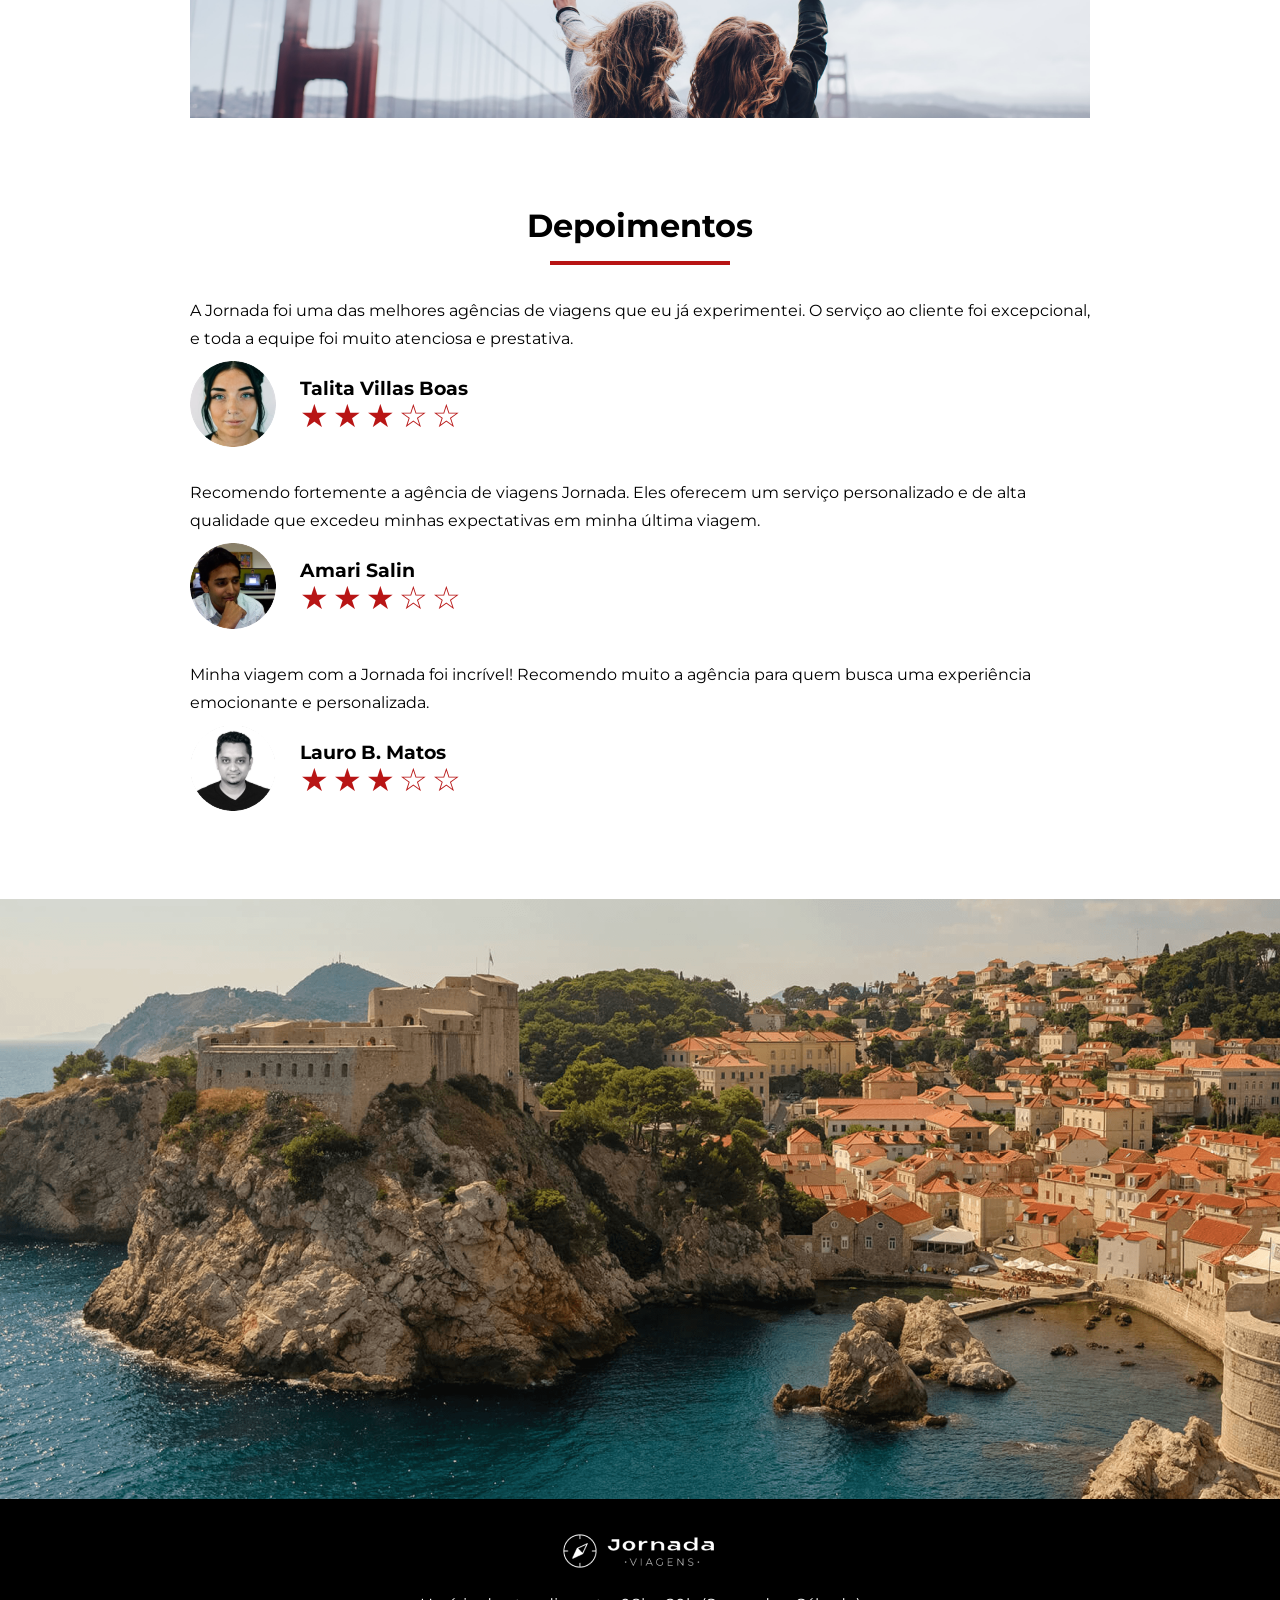
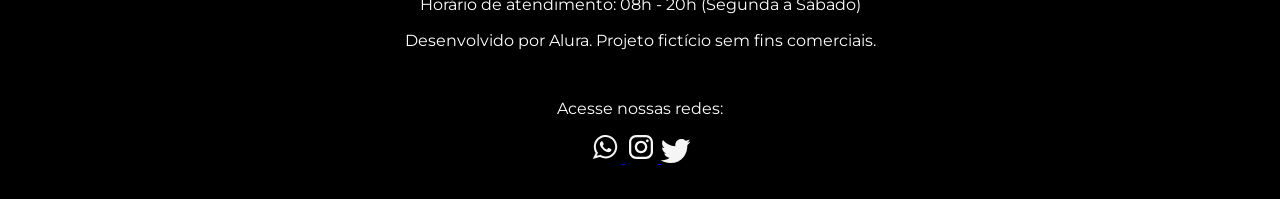
==== commit fe99f04e: "Cria header e sessao contato hero da pagina contato" ====
--- a/index.html
+++ b/index.html
@@ -57,7 +57,7 @@
             <li class="list-item">
               <a
                 class="list-item-links"
-                href="contato.html"
+                href="contact.html"
                 target="_blank"
                 title="Acessar contato"
                 >Contato</a
